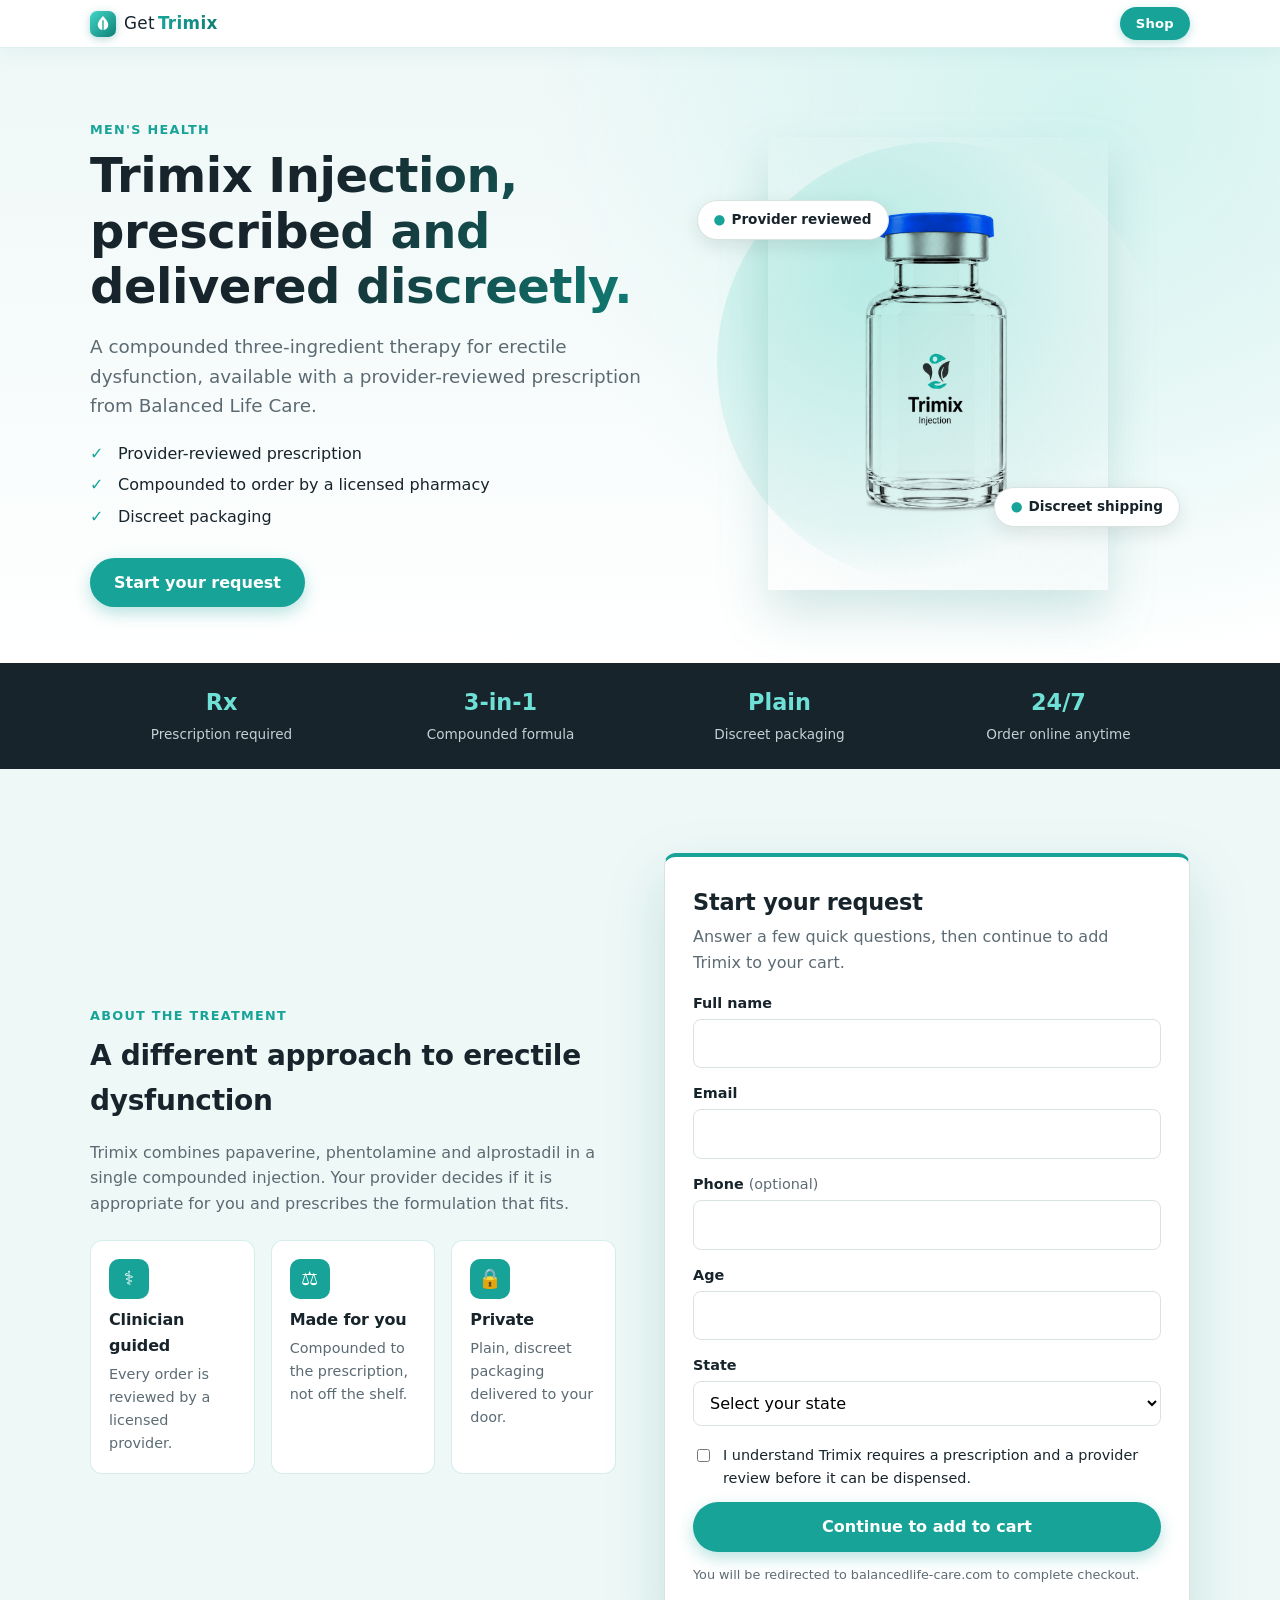
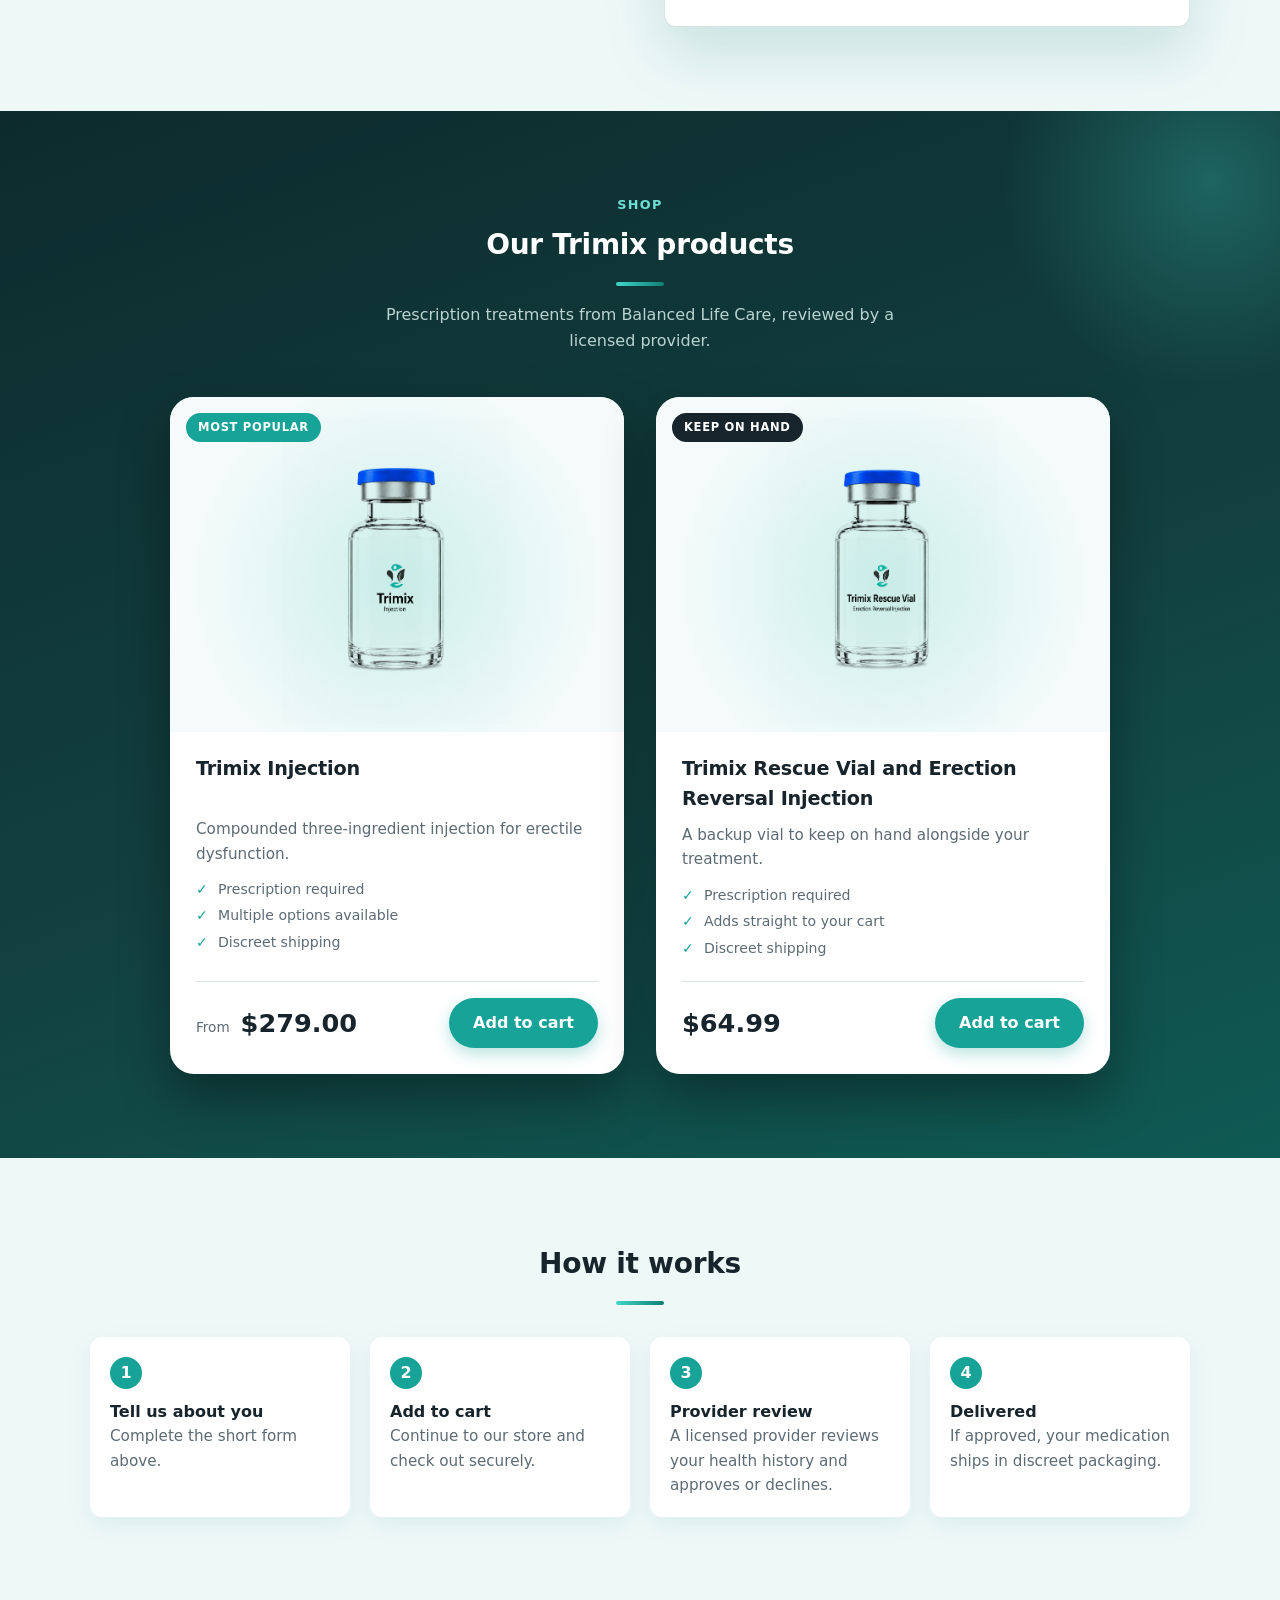
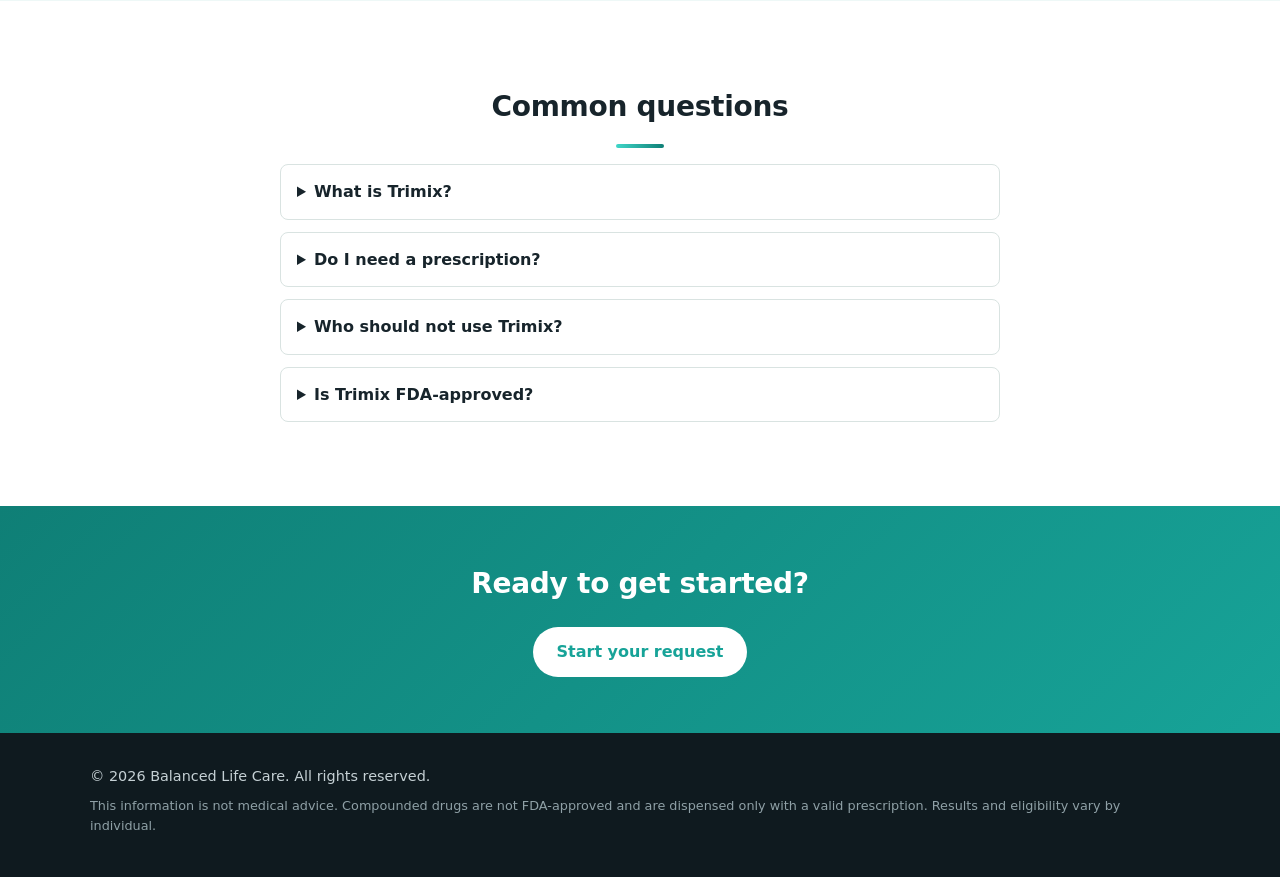
==== trimix.html @ f87e34ff "trimix microsite" ====
<!DOCTYPE html>
<html lang="en">
<head>
  <meta charset="UTF-8">
  <meta name="viewport" content="width=device-width, initial-scale=1">
  <title>Get Trimix | Trimix Injection</title>
  <meta name="description" content="Prescription Trimix injection from Balanced Life Care. Start your request online, then continue to checkout.">
  <link rel="stylesheet" href="assets/trimix/css/style.css">
</head>
<body>
  <header class="site-header">
    <div class="container header-inner">
      <a class="brand" href="trimix.html" aria-label="Get Trimix home">
        <svg class="brand-mark" viewBox="0 0 32 32" width="26" height="26" aria-hidden="true"><defs><linearGradient id="bg" x1="0" y1="0" x2="1" y2="1"><stop offset="0" stop-color="#3fd6c8"/><stop offset="1" stop-color="#0f7f76"/></linearGradient></defs><rect width="32" height="32" rx="9" fill="url(#bg)"/><path d="M16 6c4.5 5 6.5 8 6.5 11a6.5 6.5 0 0 1-13 0c0-3 2-6 6.5-11z" fill="#fff"/><path d="M16 12v11" stroke="#17a398" stroke-width="1.6" stroke-linecap="round"/></svg>
        <span class="brand-text">Get<b>Trimix</b></span>
      </a>
      <a class="btn btn-small btn-pill" href="#products">Shop</a>
    </div>
  </header>

  <main>
    <section class="hero">
      <div class="container hero-inner">
        <div class="hero-copy">
          <p class="eyebrow">Men's Health</p>
          <h1>Trimix Injection, prescribed and delivered discreetly.</h1>
          <p class="lead">A compounded three-ingredient therapy for erectile dysfunction, available with a provider-reviewed prescription from Balanced Life Care.</p>
          <ul class="checks">
            <li>Provider-reviewed prescription</li>
            <li>Compounded to order by a licensed pharmacy</li>
            <li>Discreet packaging</li>
          </ul>
          <a class="btn" href="#start">Start your request</a>
        </div>

        <div class="hero-media">
          <div class="hero-glow"></div>
          <img src="assets/trimix/img/trimix-injection.png" alt="Vial of Trimix Injection by Balanced Life Care" width="1086" height="1448" fetchpriority="high">
          <span class="badge badge-a">Provider reviewed</span>
          <span class="badge badge-b">Discreet shipping</span>
        </div>
      </div>
    </section>


    <section class="trust">
      <div class="container trust-inner">
        <div><strong>Rx</strong><span>Prescription required</span></div>
        <div><strong>3-in-1</strong><span>Compounded formula</span></div>
        <div><strong>Plain</strong><span>Discreet packaging</span></div>
        <div><strong>24/7</strong><span>Order online anytime</span></div>
      </div>
    </section>

    <section class="section alt">
      <div class="container about" id="about">
        <div>
          <p class="eyebrow">About the treatment</p>
          <h2>A different approach to erectile dysfunction</h2>
          <p class="muted">Trimix combines papaverine, phentolamine and alprostadil in a single compounded injection. Your provider decides if it is appropriate for you and prescribes the formulation that fits.</p>
          <div class="features">
            <div class="feature"><span class="icon">&#9877;</span><h3>Clinician guided</h3><p>Every order is reviewed by a licensed provider.</p></div>
            <div class="feature"><span class="icon">&#9878;</span><h3>Made for you</h3><p>Compounded to the prescription, not off the shelf.</p></div>
            <div class="feature"><span class="icon">&#128274;</span><h3>Private</h3><p>Plain, discreet packaging delivered to your door.</p></div>
          </div>
        </div>
        <form id="trimix-form" class="card form" novalidate>
          <h2 id="start">Start your request</h2>
          <p class="muted">Answer a few quick questions, then continue to add Trimix to your cart.</p>

          <label for="fullName">Full name</label>
          <input id="fullName" name="fullName" type="text" autocomplete="name" required>

          <label for="email">Email</label>
          <input id="email" name="email" type="email" autocomplete="email" required>

          <label for="phone">Phone <span class="optional">(optional)</span></label>
          <input id="phone" name="phone" type="tel" autocomplete="tel">

          <label for="age">Age</label>
          <input id="age" name="age" type="number" min="1" max="120" inputmode="numeric" required>

          <label for="state">State</label>
          <select id="state" name="state" required>
            <option value="">Select your state</option>
          </select>

          <label class="check">
            <input id="consent" name="consent" type="checkbox" required>
            <span>I understand Trimix requires a prescription and a provider review before it can be dispensed.</span>
          </label>

          <p id="form-error" class="error" role="alert" hidden></p>
          <button class="btn btn-block" type="submit">Continue to add to cart</button>
          <p class="fineprint">You will be redirected to balancedlife-care.com to complete checkout.</p>
        </form>
      </div>
    </section>

    <section class="section products" id="products">
      <div class="container">
        <p class="eyebrow center">Shop</p>
        <h2 class="center">Our Trimix products</h2>
        <p class="section-sub center">Prescription treatments from Balanced Life Care, reviewed by a licensed provider.</p>
        <div class="product-grid">
          <article class="product">
            <span class="tag">Most popular</span>
            <div class="product-img"><img src="assets/trimix/img/trimix-injection.png" alt="Trimix Injection vial" loading="lazy" width="1086" height="1448"></div>
            <div class="product-body">
              <h3>Trimix Injection</h3>
              <p>Compounded three-ingredient injection for erectile dysfunction.</p>
              <ul class="mini-list"><li>Prescription required</li><li>Multiple options available</li><li>Discreet shipping</li></ul>
              <div class="buy">
                <p class="price"><span>From</span> $279.00</p>
                <a class="btn" href="https://balancedlife-care.com/product/trimix-injection/">Add to cart</a>
              </div>
            </div>
          </article>
          <article class="product">
            <span class="tag tag-alt">Keep on hand</span>
            <div class="product-img"><img src="assets/trimix/img/trimix-rescue-vial.png" alt="Trimix Rescue Vial and Erection Reversal Injection vial" loading="lazy" width="1086" height="1448"></div>
            <div class="product-body">
              <h3>Trimix Rescue Vial and Erection Reversal Injection</h3>
              <p>A backup vial to keep on hand alongside your treatment.</p>
              <ul class="mini-list"><li>Prescription required</li><li>Adds straight to your cart</li><li>Discreet shipping</li></ul>
              <div class="buy">
                <p class="price">$64.99</p>
                <a class="btn" href="https://balancedlife-care.com/cart/?add-to-cart=5982">Add to cart</a>
              </div>
            </div>
          </article>
        </div>
      </div>
    </section>

    <section class="section alt">
      <div class="container">
        <h2 class="center">How it works</h2>
        <ol class="steps">
          <li><strong>Tell us about you</strong><span>Complete the short form above.</span></li>
          <li><strong>Add to cart</strong><span>Continue to our store and check out securely.</span></li>
          <li><strong>Provider review</strong><span>A licensed provider reviews your health history and approves or declines.</span></li>
          <li><strong>Delivered</strong><span>If approved, your medication ships in discreet packaging.</span></li>
        </ol>
      </div>
    </section>

    <section class="section">
      <div class="container narrow">
        <h2 class="center">Common questions</h2>
        <details><summary>What is Trimix?</summary><p>Trimix is a compounded injectable combining three medications (papaverine, phentolamine and alprostadil) used to treat erectile dysfunction.</p></details>
        <details><summary>Do I need a prescription?</summary><p>Yes. A licensed provider must review your information and approve treatment before anything is dispensed.</p></details>
        <details><summary>Who should not use Trimix?</summary><p>Trimix is not right for everyone. Your provider will review your history, current medications and conditions to determine whether it is safe for you.</p></details>
        <details><summary>Is Trimix FDA-approved?</summary><p>Compounded medications are not FDA-approved. They are prepared by a licensed pharmacy based on a prescription.</p></details>
      </div>
    </section>

    <section class="cta">
      <div class="container center">
        <h2>Ready to get started?</h2>
        <a class="btn btn-light" href="#start">Start your request</a>
      </div>
    </section>
  </main>

  <footer class="site-footer">
    <div class="container">
      <p>&copy; <span id="year"></span> Balanced Life Care. All rights reserved.</p>
      <p class="fineprint">This information is not medical advice. Compounded drugs are not FDA-approved and are dispensed only with a valid prescription. Results and eligibility vary by individual.</p>
    </div>
  </footer>

  <script src="assets/trimix/js/main.js"></script>
</body>
</html>
---- assets/trimix/css/style.css ----
:root {
  --ink: #17242b;
  --muted: #5c6b73;
  --brand: #1f6f6b;
  --brand-dark: #16524f;
  --bg: #ffffff;
  --alt: #f2f7f6;
  --line: #d9e3e1;
  --danger: #b3261e;
  --radius: 12px;
}

* { box-sizing: border-box; }
html { scroll-behavior: smooth; }
body {
  margin: 0;
  font-family: system-ui, -apple-system, "Segoe UI", Roboto, sans-serif;
  color: var(--ink);
  background: var(--bg);
  line-height: 1.6;
}
.container { width: min(1100px, 100% - 32px); margin-inline: auto; }
.narrow { width: min(720px, 100% - 32px); }
.center { text-align: center; }

.site-header { border-bottom: 1px solid var(--line); background: #fff; position: sticky; top: 0; z-index: 10; }
.header-inner { display: flex; align-items: center; justify-content: space-between; padding: 12px 0; }
.brand { font-weight: 700; color: var(--brand); text-decoration: none; font-size: 1.1rem; }

.btn {
  display: inline-block; border: 0; cursor: pointer; text-decoration: none;
  background: var(--brand); color: #fff; font: inherit; font-weight: 600;
  padding: 12px 24px; border-radius: 999px; transition: background .15s;
}
.btn:hover { background: var(--brand-dark); }
.btn-small { padding: 8px 18px; font-size: .9rem; }
.btn-block { width: 100%; margin-top: 8px; }
.btn-light { background: #fff; color: var(--brand); }
.btn-light:hover { background: var(--alt); }

.hero { background: linear-gradient(180deg, var(--alt), #fff); padding: 56px 0; }
.hero-inner { display: grid; gap: 40px; grid-template-columns: 1.1fr .9fr; align-items: start; }
.eyebrow { text-transform: uppercase; letter-spacing: .1em; font-size: .8rem; color: var(--brand); font-weight: 700; margin: 0 0 8px; }
h1 { font-size: clamp(2rem, 4.5vw, 3rem); line-height: 1.15; margin: 0 0 16px; }
h2 { font-size: 1.75rem; margin: 0 0 16px; }
.lead { font-size: 1.15rem; color: var(--muted); }
.checks { list-style: none; padding: 0; margin: 20px 0 28px; }
.checks li { padding-left: 28px; position: relative; margin-bottom: 6px; }
.checks li::before { content: "✓"; position: absolute; left: 0; color: var(--brand); font-weight: 700; }

.card { background: #fff; border: 1px solid var(--line); border-radius: var(--radius); padding: 28px; box-shadow: 0 8px 24px rgba(23, 36, 43, .08); }
.form h2 { font-size: 1.4rem; margin-bottom: 4px; scroll-margin-top: 100px; }
.muted { color: var(--muted); margin-top: 0; }
.form label { display: block; font-weight: 600; font-size: .9rem; margin: 14px 0 4px; }
.optional { font-weight: 400; color: var(--muted); }
.form input[type="text"], .form input[type="email"], .form input[type="tel"], .form input[type="number"], .form select {
  width: 100%; padding: 11px 12px; font: inherit; border: 1px solid var(--line); border-radius: 8px; background: #fff;
}
.form input:focus, .form select:focus { outline: 2px solid var(--brand); outline-offset: 1px; }
.form .invalid { border-color: var(--danger); }
.form label.check { display: flex; gap: 10px; align-items: flex-start; font-weight: 400; margin-top: 18px; }
.check input { margin-top: 5px; }
.error { color: var(--danger); font-size: .9rem; margin: 12px 0 0; }
.fineprint { font-size: .8rem; color: var(--muted); }

.section { padding: 64px 0; }
.section.alt { background: var(--alt); }
.steps { list-style: none; counter-reset: s; display: grid; grid-template-columns: repeat(4, 1fr); gap: 20px; padding: 0; margin: 32px 0 0; }
.steps li { counter-increment: s; background: #fff; border: 1px solid var(--line); border-radius: var(--radius); padding: 20px; }
.steps li::before { content: counter(s); display: grid; place-items: center; width: 32px; height: 32px; border-radius: 50%; background: var(--brand); color: #fff; font-weight: 700; margin-bottom: 10px; }
.steps strong, .steps span { display: block; }
.steps span { color: var(--muted); font-size: .95rem; }

details { background: #fff; border: 1px solid var(--line); border-radius: 8px; padding: 14px 16px; margin-top: 12px; }
summary { cursor: pointer; font-weight: 600; }
details p { margin: 10px 0 0; color: var(--muted); }

.cta { background: var(--brand); color: #fff; padding: 56px 0; }
.cta h2 { margin-bottom: 20px; }

.site-footer { padding: 32px 0; background: #0f1a1f; color: #c5d0d4; font-size: .9rem; }
.site-footer p { margin: 0 0 8px; }
.site-footer .fineprint { color: #8fa0a6; }

@media (max-width: 860px) {
  .hero-inner { grid-template-columns: 1fr; }
  .steps { grid-template-columns: 1fr 1fr; }
}
@media (max-width: 480px) {
  .steps { grid-template-columns: 1fr; }
}

/* --- Visual refresh --- */
:root { --brand: #17a398; --brand-dark: #0f7f76; --alt: #eef8f7; }
.btn { box-shadow: 0 6px 16px rgba(23, 163, 152, .3); }
.btn-light { box-shadow: none; }
.hero { padding: 72px 0 56px; overflow: hidden; }
.hero-inner { grid-template-columns: 1.05fr .95fr; align-items: center; }
.hero-media { position: relative; display: grid; place-items: center; }
.hero-glow { position: absolute; width: 88%; aspect-ratio: 1; border-radius: 50%; background: radial-gradient(circle at 35% 30%, #b8ece6, #e3f6f4 60%, transparent 72%); }
.hero-media img { position: relative; width: min(340px, 78%); height: auto; mix-blend-mode: multiply; filter: drop-shadow(0 24px 24px rgba(15, 127, 118, .18)); }
.badge { position: absolute; background: #fff; border: 1px solid var(--line); border-radius: 999px; padding: 8px 16px; font-size: .85rem; font-weight: 600; box-shadow: 0 6px 18px rgba(23, 36, 43, .1); }
.badge::before { content: "●"; color: var(--brand); margin-right: 6px; }
.badge-a { top: 14%; left: 2%; }
.badge-b { bottom: 14%; right: 2%; }

.trust { background: var(--ink); color: #fff; }
.trust-inner { display: grid; grid-template-columns: repeat(4, 1fr); gap: 16px; padding: 22px 0; text-align: center; }
.trust strong { display: block; font-size: 1.4rem; color: #6fe0d5; }
.trust span { font-size: .85rem; color: #c5d0d4; }

.about { display: grid; grid-template-columns: 1fr 1fr; gap: 48px; align-items: center; }
.about-img { background: linear-gradient(160deg, #e3f6f4, #fff); border-radius: 24px; padding: 24px; text-align: center; }
.about-img img { width: min(300px, 100%); height: auto; mix-blend-mode: multiply; }
.features { display: grid; grid-template-columns: repeat(3, 1fr); gap: 16px; margin-top: 24px; }
.feature { background: var(--alt); border-radius: var(--radius); padding: 18px; }
.feature h3 { margin: 8px 0 4px; font-size: 1rem; }
.feature p { margin: 0; font-size: .9rem; color: var(--muted); }
.icon { display: grid; place-items: center; width: 40px; height: 40px; border-radius: 10px; background: var(--brand); color: #fff; font-size: 1.2rem; }

.form-section { background: linear-gradient(180deg, #fff, var(--alt)); }
.form-section .form { max-width: 560px; margin-inline: auto; }
.card { box-shadow: 0 16px 40px rgba(15, 127, 118, .12); }

@media (max-width: 860px) {
  .hero { padding-top: 40px; }
  .about { grid-template-columns: 1fr; gap: 28px; }
  .features { grid-template-columns: 1fr; }
  .trust-inner { grid-template-columns: 1fr 1fr; }
  .hero-media { order: -1; }
}

/* --- Compact header --- */
.site-header { background: rgba(255, 255, 255, .82); backdrop-filter: blur(10px); -webkit-backdrop-filter: blur(10px); border-bottom: 1px solid rgba(23, 163, 152, .15); box-shadow: 0 4px 20px rgba(15, 127, 118, .06); }
.header-inner { padding: 7px 0; }
.brand { display: inline-flex; align-items: center; gap: 8px; }
.brand-mark { display: block; filter: drop-shadow(0 2px 4px rgba(15, 127, 118, .3)); }
.brand-text { font-size: 1.05rem; font-weight: 500; letter-spacing: .02em; color: var(--ink); line-height: 1; }
.brand-text b { margin-left: 3px; font-weight: 800; background: linear-gradient(90deg, #17a398, #0f7f76); -webkit-background-clip: text; background-clip: text; color: transparent; }
.btn-pill { padding: 6px 16px; font-size: .82rem; letter-spacing: .02em; box-shadow: 0 3px 10px rgba(23, 163, 152, .3); }

/* --- Products --- */
.product-grid { display: grid; grid-template-columns: repeat(2, 1fr); gap: 28px; margin-top: 32px; max-width: 860px; margin-inline: auto; }
.product { background: #fff; border: 1px solid var(--line); border-radius: 20px; overflow: hidden; display: flex; flex-direction: column; box-shadow: 0 10px 30px rgba(15, 127, 118, .08); transition: transform .2s, box-shadow .2s; }
.product:hover { transform: translateY(-4px); box-shadow: 0 16px 36px rgba(15, 127, 118, .16); }
.product-img { background: linear-gradient(160deg, #e3f6f4, #fff); padding: 8px 16px; text-align: center; }
.product-img img { width: min(240px, 80%); height: auto; mix-blend-mode: multiply; }
.product-body { padding: 20px 24px 24px; display: flex; flex-direction: column; flex: 1; }
.product-body h3 { margin: 0 0 8px; font-size: 1.15rem; }
.product-body p { margin: 0 0 12px; color: var(--muted); font-size: .95rem; }
.product-body .price { margin-top: auto; color: var(--ink); font-size: 1.5rem; font-weight: 800; }
.price span { font-size: .85rem; font-weight: 500; color: var(--muted); margin-right: 2px; }
@media (max-width: 700px) { .product-grid { grid-template-columns: 1fr; } }

/* --- Professional polish --- */
h1, h2, h3 { letter-spacing: -.01em; }
h2.center::after { content: ""; display: block; width: 48px; height: 4px; border-radius: 4px; margin: 14px auto 0; background: linear-gradient(90deg, #3fd6c8, var(--brand-dark)); }
.eyebrow.center { text-align: center; }
.section-sub { max-width: 560px; margin: 16px auto 0; color: var(--muted); }
.section { padding: 84px 0; }

.hero { background: radial-gradient(circle at 85% 10%, #d3f3ef 0, transparent 45%), linear-gradient(180deg, var(--alt), #fff); }
.hero h1 { background: linear-gradient(120deg, var(--ink) 40%, var(--brand-dark)); -webkit-background-clip: text; background-clip: text; color: transparent; }

.about .card { box-shadow: 0 24px 60px rgba(15, 127, 118, .18); border-top: 4px solid var(--brand); }
.feature { border: 1px solid rgba(23, 163, 152, .18); background: #fff; }

/* Products: dark showcase band */
.products { background: linear-gradient(160deg, #0d2b2d 0%, #12403f 55%, #0f5a54 100%); color: #fff; position: relative; overflow: hidden; }
.products::before { content: ""; position: absolute; top: -140px; right: -140px; width: 420px; height: 420px; border-radius: 50%; background: radial-gradient(circle, rgba(63, 214, 200, .28), transparent 70%); }
.products .container { position: relative; }
.products .eyebrow { color: #6fe0d5; }
.products .section-sub { color: #b9d3d0; }
.product-grid { max-width: 940px; gap: 32px; margin-top: 44px; }
.product { position: relative; border: 0; border-radius: 24px; box-shadow: 0 24px 50px rgba(0, 0, 0, .35); color: var(--ink); }
.product:hover { transform: translateY(-6px); box-shadow: 0 30px 60px rgba(0, 0, 0, .45); }
.tag { position: absolute; top: 16px; left: 16px; z-index: 1; background: var(--brand); color: #fff; font-size: .72rem; font-weight: 700; letter-spacing: .06em; text-transform: uppercase; padding: 5px 12px; border-radius: 999px; }
.tag-alt { background: var(--ink); }
.product-img { padding: 20px 16px 0; background: radial-gradient(circle at 50% 55%, #cdf1ed, #f4fbfa 70%); }
.product-img img { width: min(230px, 72%); }
.product-body { padding: 22px 26px 26px; }
.product-body h3 { font-size: 1.2rem; min-height: 2.9em; }
.mini-list { list-style: none; padding: 0; margin: 0 0 18px; font-size: .88rem; color: var(--muted); }
.mini-list li { padding-left: 22px; position: relative; margin-bottom: 4px; }
.mini-list li::before { content: "✓"; position: absolute; left: 0; color: var(--brand); font-weight: 700; }
.buy { display: flex; align-items: center; justify-content: space-between; gap: 12px; margin-top: auto; padding-top: 16px; border-top: 1px solid var(--line); }
.buy .price { margin: 0; font-size: 1.6rem; }
.buy .btn { white-space: nowrap; }

.steps li { border: 0; box-shadow: 0 8px 24px rgba(15, 127, 118, .08); }
details { transition: box-shadow .2s; }
details[open] { box-shadow: 0 8px 24px rgba(15, 127, 118, .1); border-color: var(--brand); }
.cta { background: linear-gradient(135deg, var(--brand-dark), var(--brand)); }

@media (max-width: 700px) {
  .section { padding: 60px 0; }
  .product-body h3 { min-height: 0; }
}
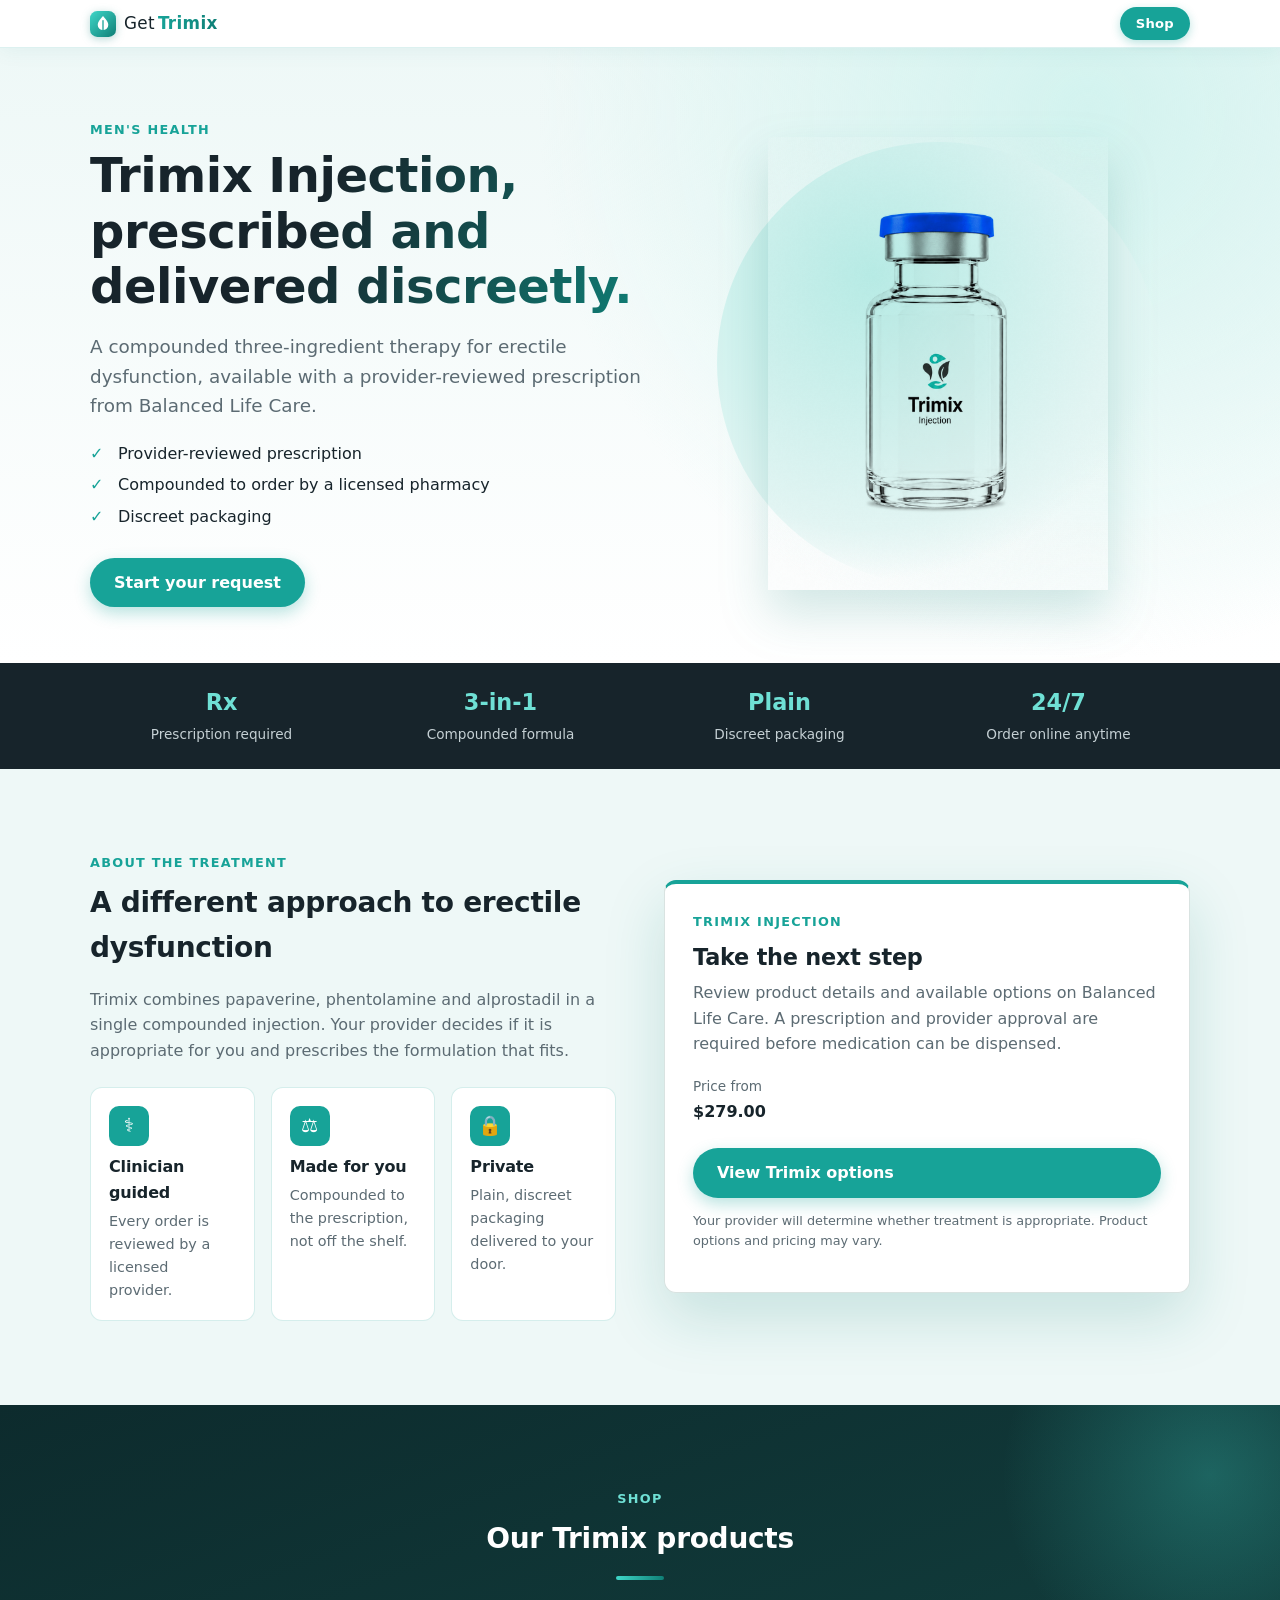
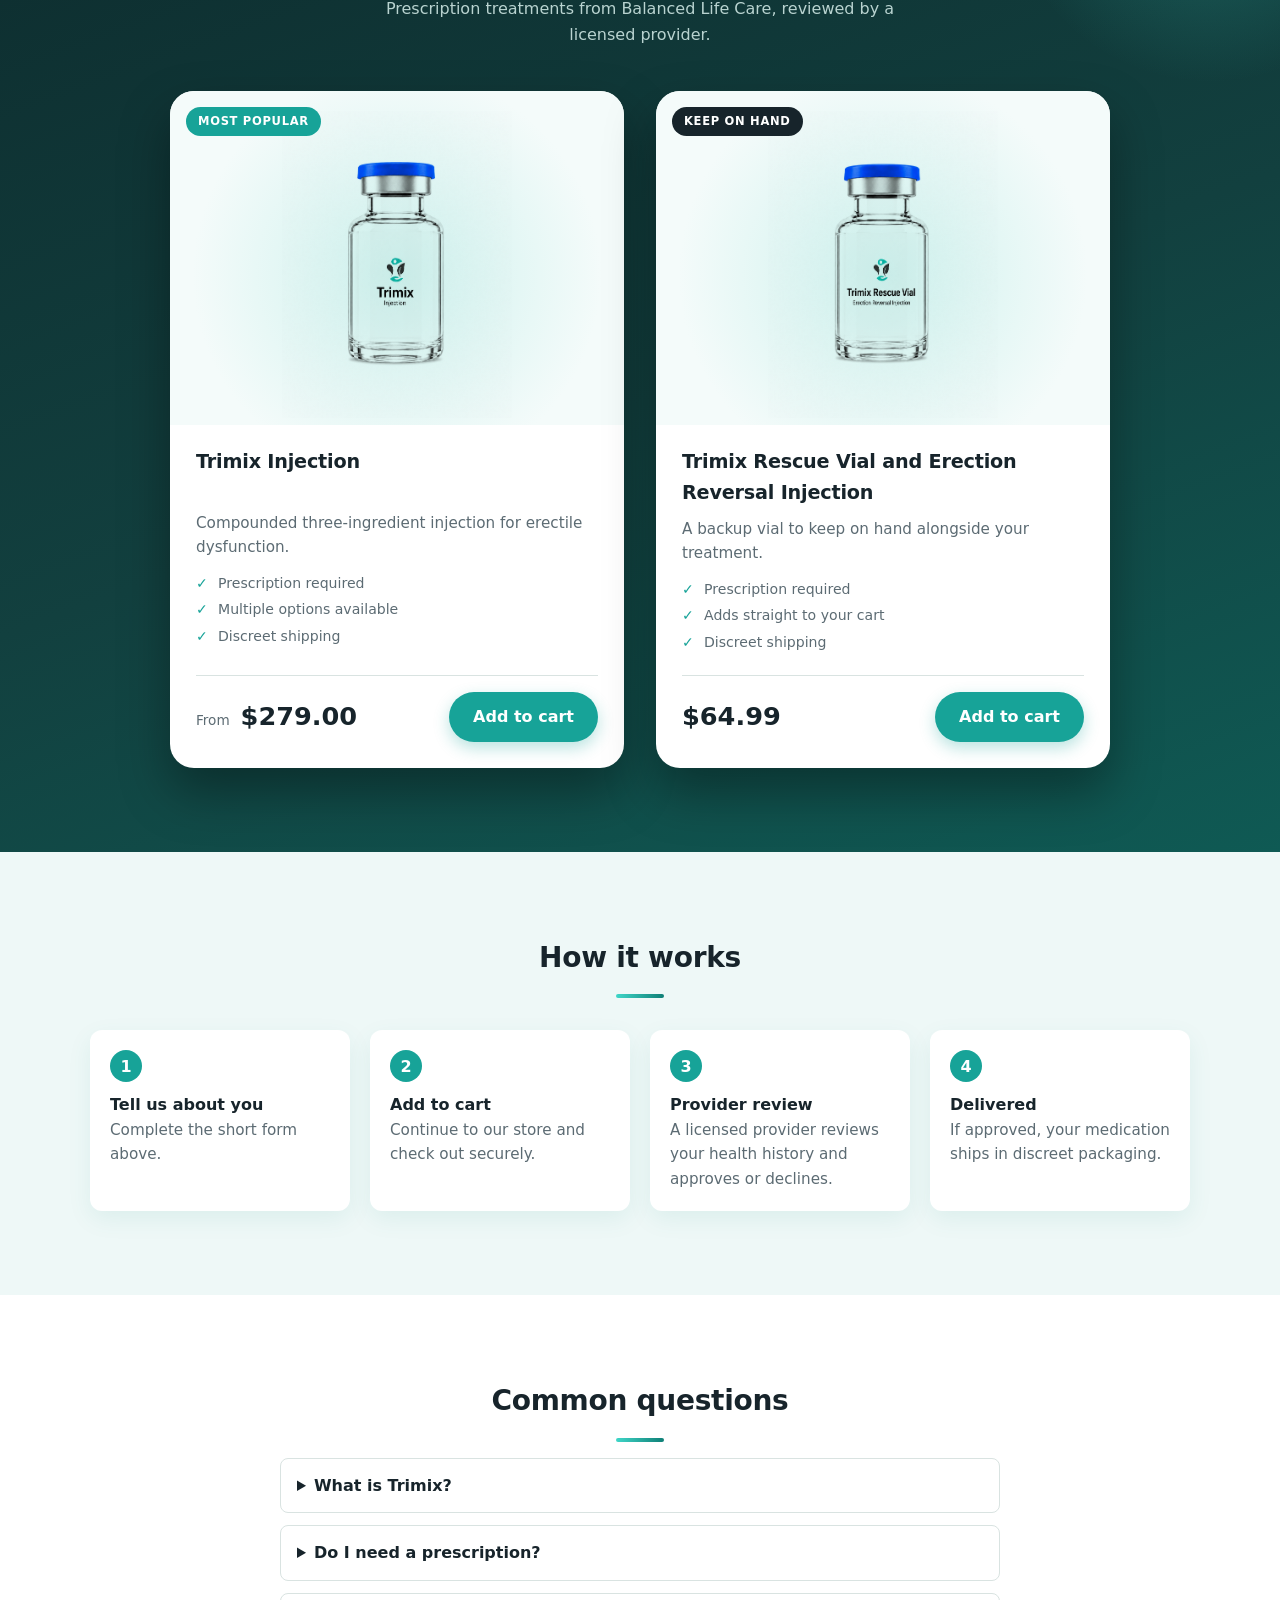
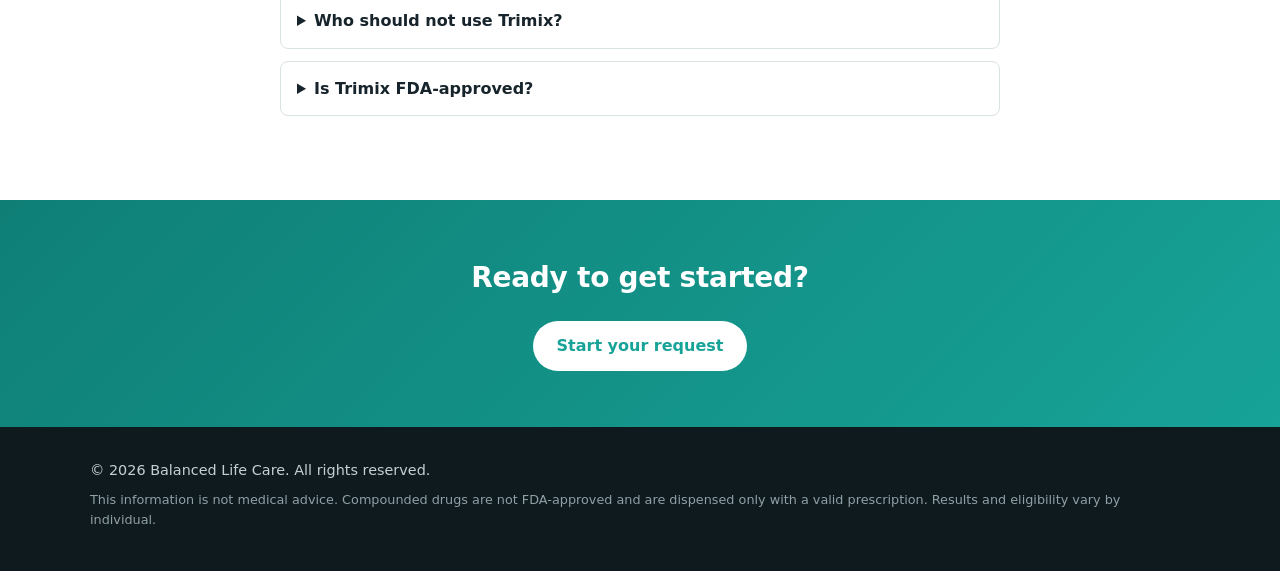
==== commit 19a7ee3d: "testosterone" ====
--- a/trimix.html
+++ b/trimix.html
@@ -36,8 +36,6 @@
         <div class="hero-media">
           <div class="hero-glow"></div>
           <img src="assets/trimix/img/trimix-injection.png" alt="Vial of Trimix Injection by Balanced Life Care" width="1086" height="1448" fetchpriority="high">
-          <span class="badge badge-a">Provider reviewed</span>
-          <span class="badge badge-b">Discreet shipping</span>
         </div>
       </div>
     </section>
@@ -52,7 +50,7 @@
       </div>
     </section>
 
-    <section class="section alt">
+    <section class="section alt" id="treatment">
       <div class="container about" id="about">
         <div>
           <p class="eyebrow">About the treatment</p>
@@ -64,36 +62,14 @@
             <div class="feature"><span class="icon">&#128274;</span><h3>Private</h3><p>Plain, discreet packaging delivered to your door.</p></div>
           </div>
         </div>
-        <form id="trimix-form" class="card form" novalidate>
-          <h2 id="start">Start your request</h2>
-          <p class="muted">Answer a few quick questions, then continue to add Trimix to your cart.</p>
-
-          <label for="fullName">Full name</label>
-          <input id="fullName" name="fullName" type="text" autocomplete="name" required>
-
-          <label for="email">Email</label>
-          <input id="email" name="email" type="email" autocomplete="email" required>
-
-          <label for="phone">Phone <span class="optional">(optional)</span></label>
-          <input id="phone" name="phone" type="tel" autocomplete="tel">
-
-          <label for="age">Age</label>
-          <input id="age" name="age" type="number" min="1" max="120" inputmode="numeric" required>
-
-          <label for="state">State</label>
-          <select id="state" name="state" required>
-            <option value="">Select your state</option>
-          </select>
-
-          <label class="check">
-            <input id="consent" name="consent" type="checkbox" required>
-            <span>I understand Trimix requires a prescription and a provider review before it can be dispensed.</span>
-          </label>
-
-          <p id="form-error" class="error" role="alert" hidden></p>
-          <button class="btn btn-block" type="submit">Continue to add to cart</button>
-          <p class="fineprint">You will be redirected to balancedlife-care.com to complete checkout.</p>
-        </form>
+        <article class="card form">
+          <p class="eyebrow">Trimix Injection</p>
+          <h2 id="start">Take the next step</h2>
+          <p class="muted">Review product details and available options on Balanced Life Care. A prescription and provider approval are required before medication can be dispensed.</p>
+          <p class="price"><span>Price from</span><br><strong>$279.00</strong></p>
+          <a class="btn btn-block" href="https://balancedlife-care.com/product/trimix-injection/">View Trimix options</a>
+          <p class="fineprint">Your provider will determine whether treatment is appropriate. Product options and pricing may vary.</p>
+        </article>
       </div>
     </section>
 
@@ -170,6 +146,6 @@
     </div>
   </footer>
 
-  <script src="assets/trimix/js/main.js"></script>
+  <script>document.getElementById('year').textContent = new Date().getFullYear();</script>
 </body>
 </html>
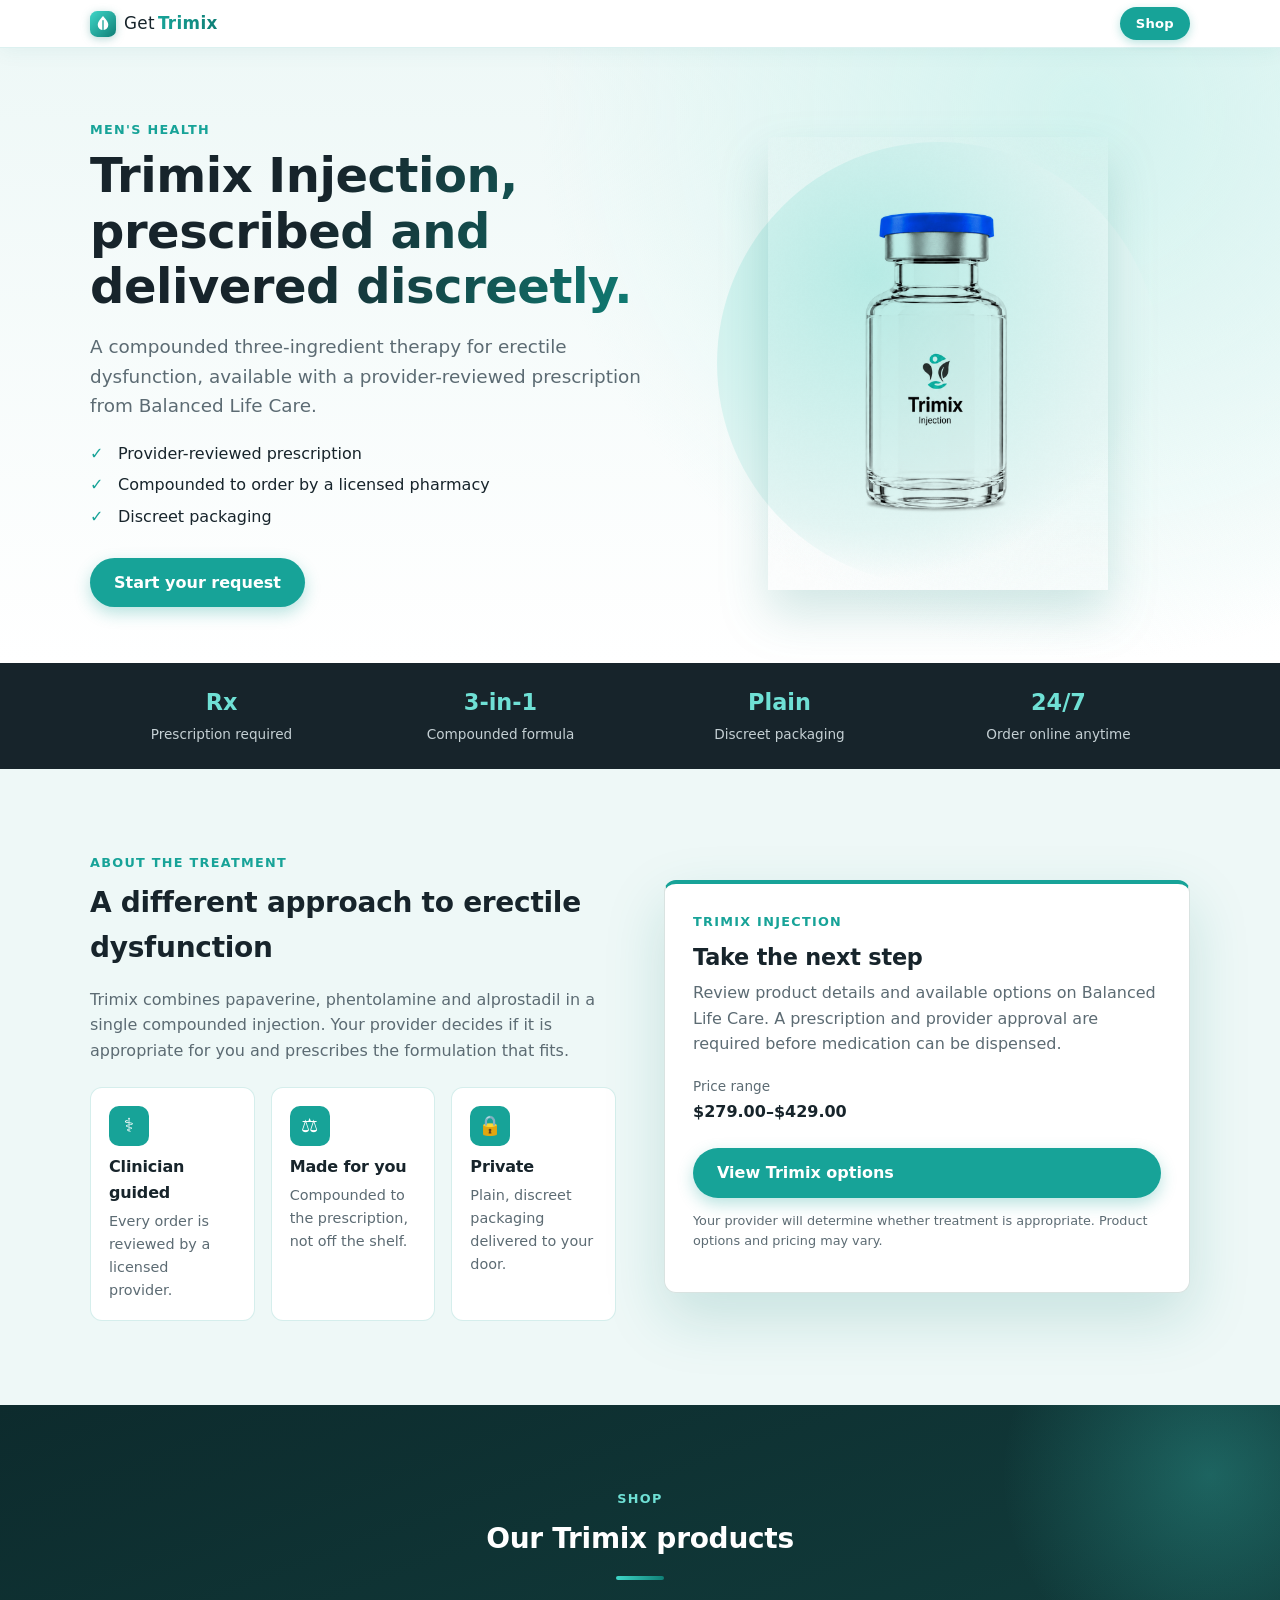
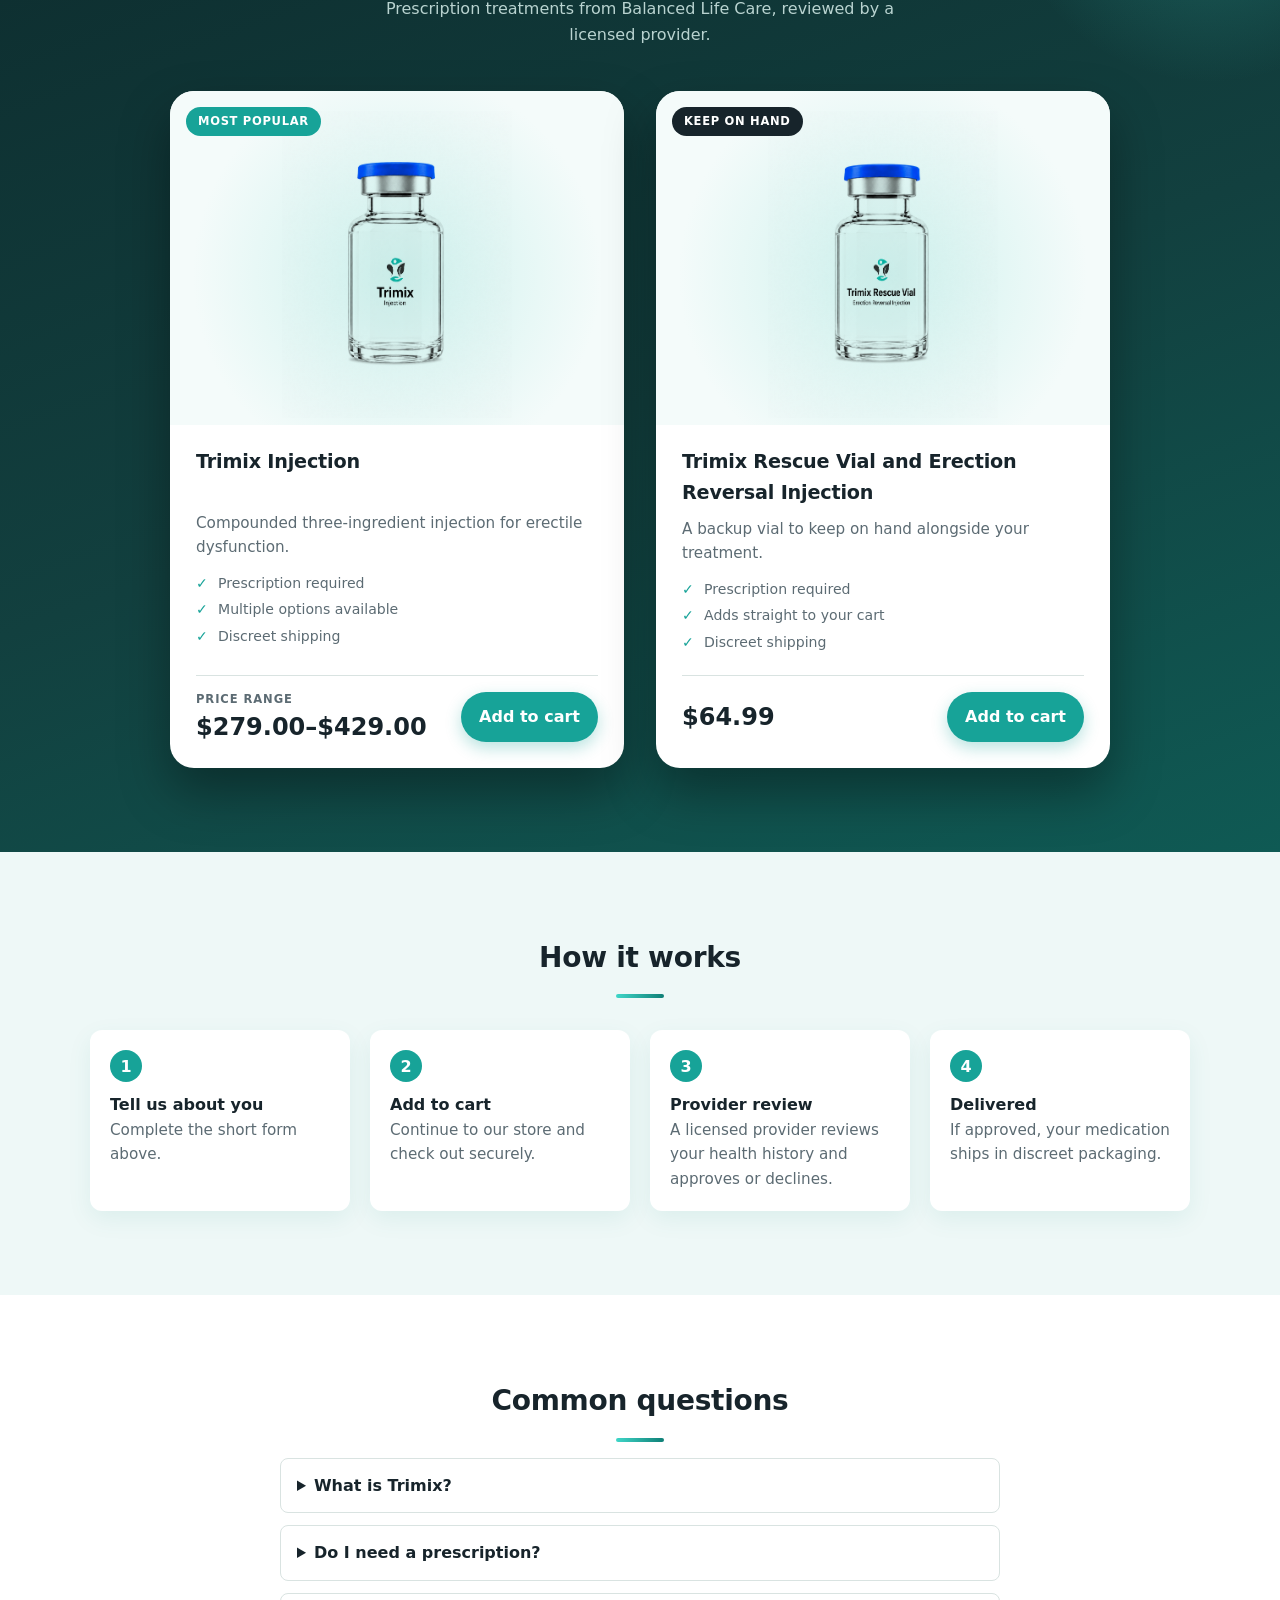
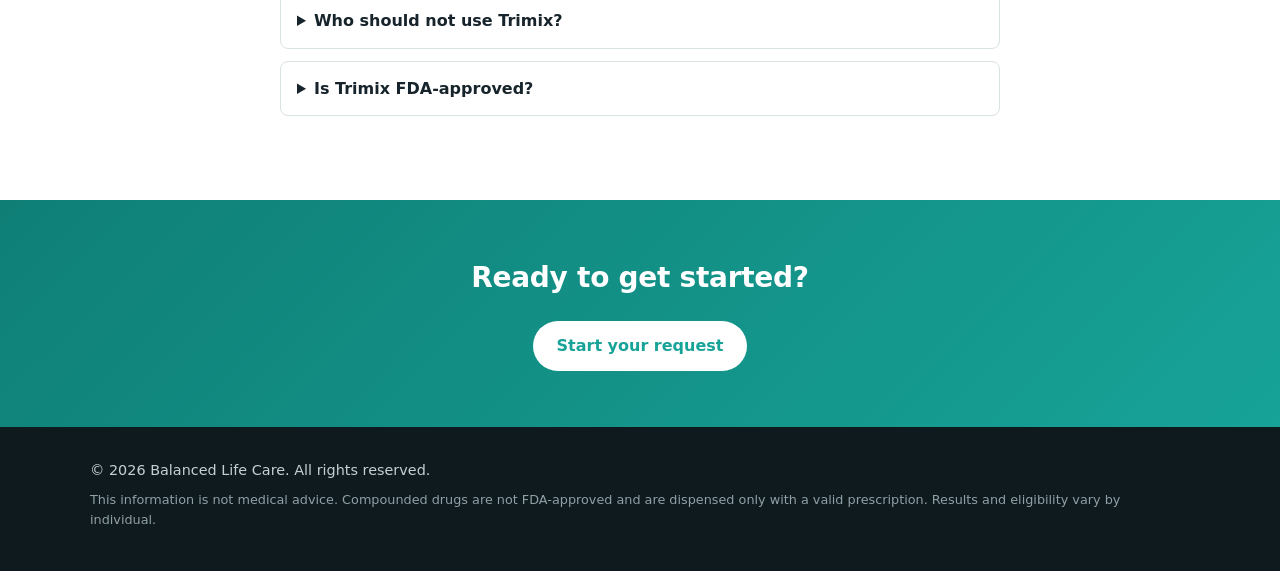
==== commit 639522d6: "testosterone" ====
--- a/trimix.html
+++ b/trimix.html
@@ -14,7 +14,7 @@
         <svg class="brand-mark" viewBox="0 0 32 32" width="26" height="26" aria-hidden="true"><defs><linearGradient id="bg" x1="0" y1="0" x2="1" y2="1"><stop offset="0" stop-color="#3fd6c8"/><stop offset="1" stop-color="#0f7f76"/></linearGradient></defs><rect width="32" height="32" rx="9" fill="url(#bg)"/><path d="M16 6c4.5 5 6.5 8 6.5 11a6.5 6.5 0 0 1-13 0c0-3 2-6 6.5-11z" fill="#fff"/><path d="M16 12v11" stroke="#17a398" stroke-width="1.6" stroke-linecap="round"/></svg>
         <span class="brand-text">Get<b>Trimix</b></span>
       </a>
-      <a class="btn btn-small btn-pill" href="#products">Shop</a>
+      <a class="btn btn-small btn-pill" href="https://balancedlife-care.com/product/trimix-injection/">Shop</a>
     </div>
   </header>
 
@@ -30,7 +30,7 @@
             <li>Compounded to order by a licensed pharmacy</li>
             <li>Discreet packaging</li>
           </ul>
-          <a class="btn" href="#start">Start your request</a>
+          <a class="btn" href="https://balancedlife-care.com/product/trimix-injection/">Start your request</a>
         </div>
 
         <div class="hero-media">
@@ -66,7 +66,7 @@
           <p class="eyebrow">Trimix Injection</p>
           <h2 id="start">Take the next step</h2>
           <p class="muted">Review product details and available options on Balanced Life Care. A prescription and provider approval are required before medication can be dispensed.</p>
-          <p class="price"><span>Price from</span><br><strong>$279.00</strong></p>
+          <p class="price"><span>Price range</span><br><strong>$279.00–$429.00</strong></p>
           <a class="btn btn-block" href="https://balancedlife-care.com/product/trimix-injection/">View Trimix options</a>
           <p class="fineprint">Your provider will determine whether treatment is appropriate. Product options and pricing may vary.</p>
         </article>
@@ -87,7 +87,7 @@
               <p>Compounded three-ingredient injection for erectile dysfunction.</p>
               <ul class="mini-list"><li>Prescription required</li><li>Multiple options available</li><li>Discreet shipping</li></ul>
               <div class="buy">
-                <p class="price"><span>From</span> $279.00</p>
+                <p class="price"><span>Price range</span> $279.00–$429.00</p>
                 <a class="btn" href="https://balancedlife-care.com/product/trimix-injection/">Add to cart</a>
               </div>
             </div>
@@ -101,7 +101,7 @@
               <ul class="mini-list"><li>Prescription required</li><li>Adds straight to your cart</li><li>Discreet shipping</li></ul>
               <div class="buy">
                 <p class="price">$64.99</p>
-                <a class="btn" href="https://balancedlife-care.com/cart/?add-to-cart=5982">Add to cart</a>
+                <a class="btn" href="https://balancedlife-care.com/product/trimix-injection/">Add to cart</a>
               </div>
             </div>
           </article>
@@ -134,7 +134,7 @@
     <section class="cta">
       <div class="container center">
         <h2>Ready to get started?</h2>
-        <a class="btn btn-light" href="#start">Start your request</a>
+        <a class="btn btn-light" href="https://balancedlife-care.com/product/trimix-injection/">Start your request</a>
       </div>
     </section>
   </main>
--- a/assets/trimix/css/style.css
+++ b/assets/trimix/css/style.css
@@ -184,8 +184,9 @@
 .mini-list li { padding-left: 22px; position: relative; margin-bottom: 4px; }
 .mini-list li::before { content: "✓"; position: absolute; left: 0; color: var(--brand); font-weight: 700; }
 .buy { display: flex; align-items: center; justify-content: space-between; gap: 12px; margin-top: auto; padding-top: 16px; border-top: 1px solid var(--line); }
-.buy .price { margin: 0; font-size: 1.6rem; }
-.buy .btn { white-space: nowrap; }
+.buy .price { flex: 1 1 auto; min-width: 0; margin: 0; font-size: clamp(1.2rem, 2vw, 1.5rem); line-height: 1.25; }
+.buy .price span { display: block; margin: 0 0 5px; font-size: .72rem; font-weight: 700; letter-spacing: .08em; text-transform: uppercase; }
+.buy .btn { flex: 0 0 auto; white-space: nowrap; padding-inline: 18px; }
 
 .steps li { border: 0; box-shadow: 0 8px 24px rgba(15, 127, 118, .08); }
 details { transition: box-shadow .2s; }
@@ -196,3 +197,8 @@
   .section { padding: 60px 0; }
   .product-body h3 { min-height: 0; }
 }
+@media (max-width: 480px) {
+  .buy { align-items: stretch; flex-direction: column; }
+  .buy .price { font-size: 1.4rem; }
+  .buy .btn { width: 100%; text-align: center; }
+}
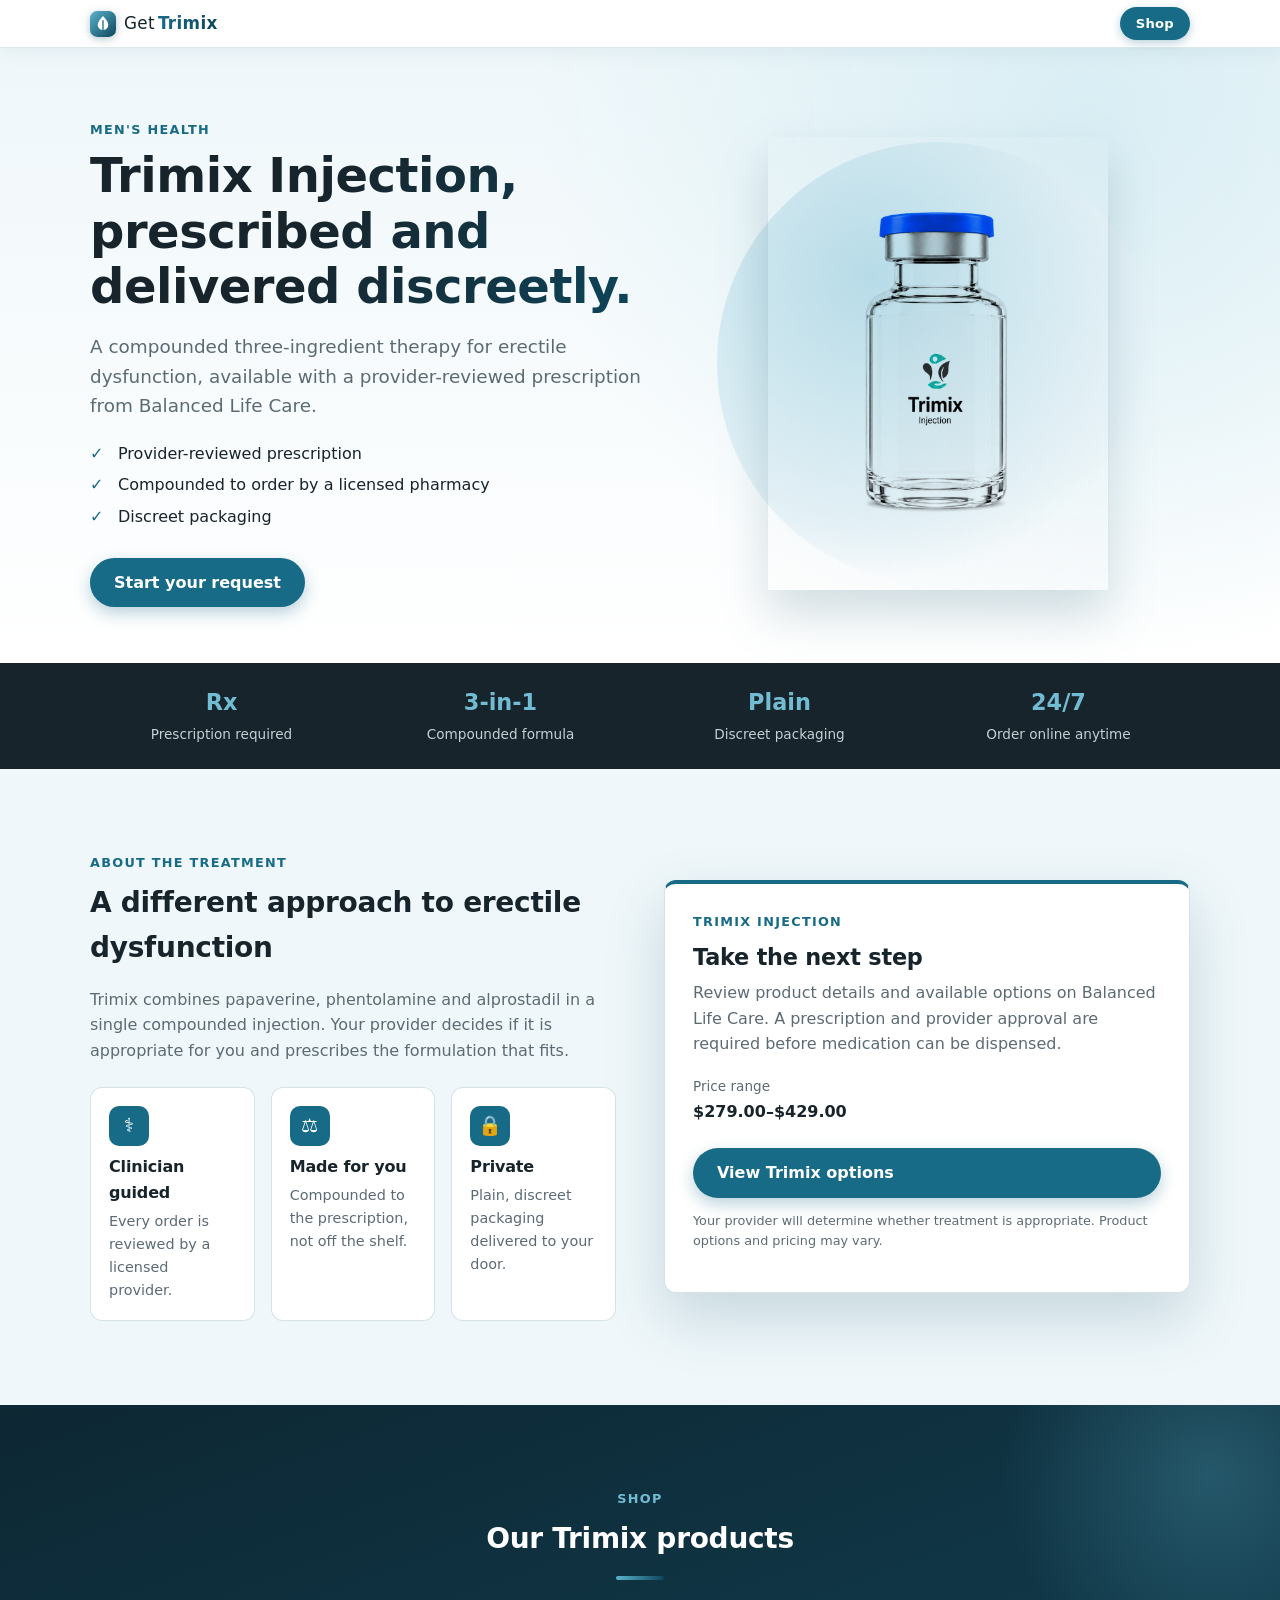
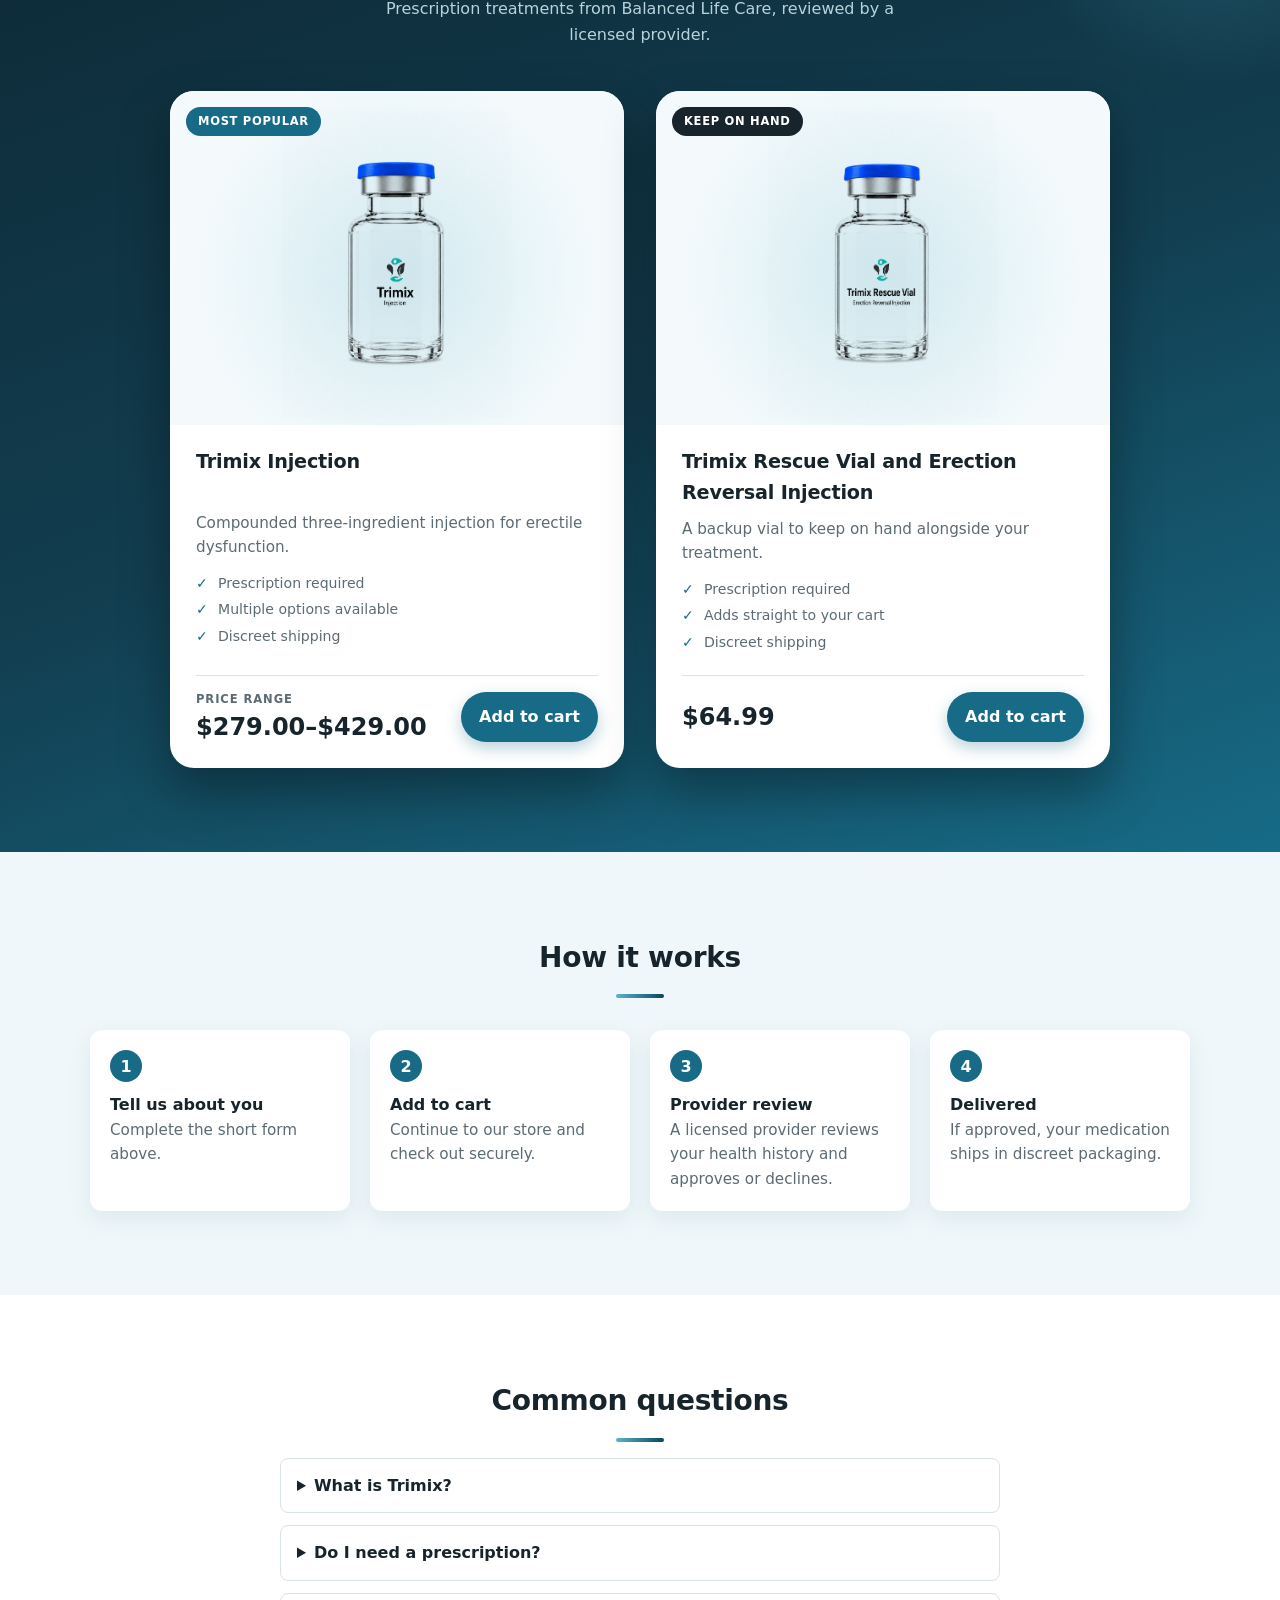
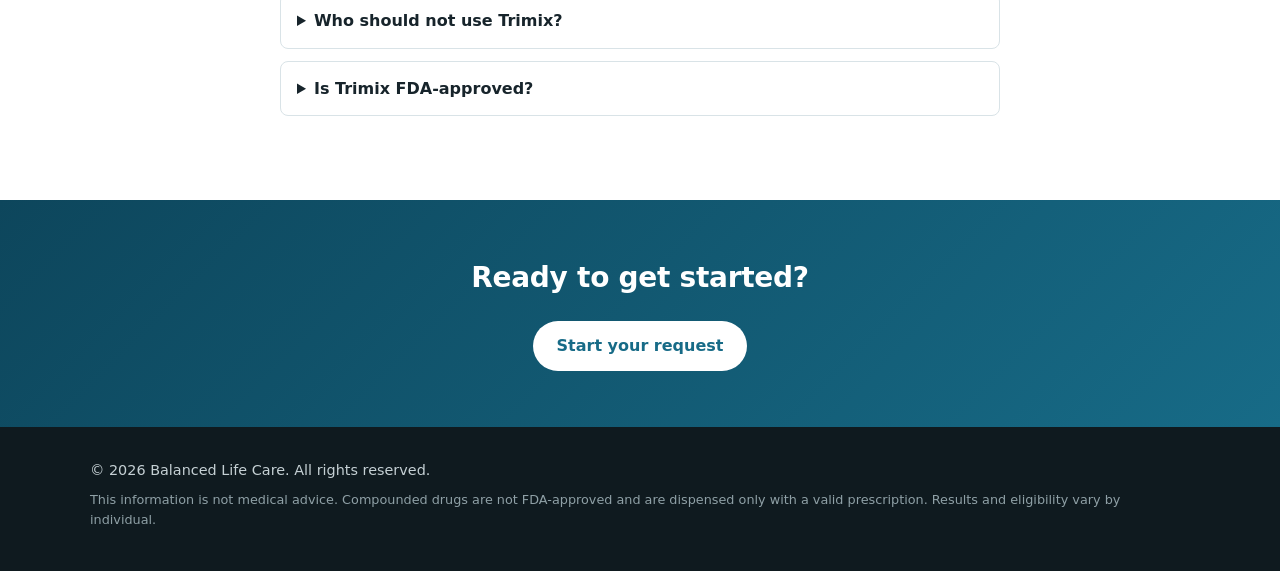
==== commit 0d6ec01a: "Updated Trimix design" ====
--- a/trimix.html
+++ b/trimix.html
@@ -11,7 +11,17 @@
   <header class="site-header">
     <div class="container header-inner">
       <a class="brand" href="trimix.html" aria-label="Get Trimix home">
-        <svg class="brand-mark" viewBox="0 0 32 32" width="26" height="26" aria-hidden="true"><defs><linearGradient id="bg" x1="0" y1="0" x2="1" y2="1"><stop offset="0" stop-color="#3fd6c8"/><stop offset="1" stop-color="#0f7f76"/></linearGradient></defs><rect width="32" height="32" rx="9" fill="url(#bg)"/><path d="M16 6c4.5 5 6.5 8 6.5 11a6.5 6.5 0 0 1-13 0c0-3 2-6 6.5-11z" fill="#fff"/><path d="M16 12v11" stroke="#17a398" stroke-width="1.6" stroke-linecap="round"/></svg>
+        <svg class="brand-mark" viewBox="0 0 32 32" width="26" height="26" aria-hidden="true">
+  <defs>
+    <linearGradient id="bg" x1="0" y1="0" x2="1" y2="1">
+      <stop offset="0" stop-color="#5BB2CC"/>
+      <stop offset="1" stop-color="#0D465C"/>
+    </linearGradient>
+  </defs>
+  <rect width="32" height="32" rx="9" fill="url(#bg)"/>
+  <path d="M16 6c4.5 5 6.5 8 6.5 11a6.5 6.5 0 0 1-13 0c0-3 2-6 6.5-11z" fill="#fff"/>
+  <path d="M16 12v11" stroke="#176B87" stroke-width="1.6" stroke-linecap="round"/>
+  </svg>
         <span class="brand-text">Get<b>Trimix</b></span>
       </a>
       <a class="btn btn-small btn-pill" href="https://balancedlife-care.com/product/trimix-injection/">Shop</a>
--- a/assets/trimix/css/style.css
+++ b/assets/trimix/css/style.css
@@ -1,17 +1,18 @@
 :root {
   --ink: #17242b;
   --muted: #5c6b73;
-  --brand: #1f6f6b;
-  --brand-dark: #16524f;
+  --brand: #176B87;
+  --brand-dark: #0D465C;
   --bg: #ffffff;
-  --alt: #f2f7f6;
-  --line: #d9e3e1;
+  --alt: #EFF7FA;
+  --line: #D9E3E7;
   --danger: #b3261e;
   --radius: 12px;
 }
 
 * { box-sizing: border-box; }
 html { scroll-behavior: smooth; }
+
 body {
   margin: 0;
   font-family: system-ui, -apple-system, "Segoe UI", Roboto, sans-serif;
@@ -19,186 +20,923 @@
   background: var(--bg);
   line-height: 1.6;
 }
-.container { width: min(1100px, 100% - 32px); margin-inline: auto; }
-.narrow { width: min(720px, 100% - 32px); }
-.center { text-align: center; }
-
-.site-header { border-bottom: 1px solid var(--line); background: #fff; position: sticky; top: 0; z-index: 10; }
-.header-inner { display: flex; align-items: center; justify-content: space-between; padding: 12px 0; }
-.brand { font-weight: 700; color: var(--brand); text-decoration: none; font-size: 1.1rem; }
+
+.container {
+  width: min(1100px, 100% - 32px);
+  margin-inline: auto;
+}
+
+.narrow {
+  width: min(720px, 100% - 32px);
+}
+
+.center {
+  text-align: center;
+}
+
+.site-header {
+  border-bottom: 1px solid var(--line);
+  background: #fff;
+  position: sticky;
+  top: 0;
+  z-index: 10;
+}
+
+.header-inner {
+  display: flex;
+  align-items: center;
+  justify-content: space-between;
+  padding: 12px 0;
+}
+
+.brand {
+  font-weight: 700;
+  color: var(--brand);
+  text-decoration: none;
+  font-size: 1.1rem;
+}
 
 .btn {
-  display: inline-block; border: 0; cursor: pointer; text-decoration: none;
-  background: var(--brand); color: #fff; font: inherit; font-weight: 600;
-  padding: 12px 24px; border-radius: 999px; transition: background .15s;
-}
-.btn:hover { background: var(--brand-dark); }
-.btn-small { padding: 8px 18px; font-size: .9rem; }
-.btn-block { width: 100%; margin-top: 8px; }
-.btn-light { background: #fff; color: var(--brand); }
-.btn-light:hover { background: var(--alt); }
-
-.hero { background: linear-gradient(180deg, var(--alt), #fff); padding: 56px 0; }
-.hero-inner { display: grid; gap: 40px; grid-template-columns: 1.1fr .9fr; align-items: start; }
-.eyebrow { text-transform: uppercase; letter-spacing: .1em; font-size: .8rem; color: var(--brand); font-weight: 700; margin: 0 0 8px; }
-h1 { font-size: clamp(2rem, 4.5vw, 3rem); line-height: 1.15; margin: 0 0 16px; }
-h2 { font-size: 1.75rem; margin: 0 0 16px; }
-.lead { font-size: 1.15rem; color: var(--muted); }
-.checks { list-style: none; padding: 0; margin: 20px 0 28px; }
-.checks li { padding-left: 28px; position: relative; margin-bottom: 6px; }
-.checks li::before { content: "✓"; position: absolute; left: 0; color: var(--brand); font-weight: 700; }
-
-.card { background: #fff; border: 1px solid var(--line); border-radius: var(--radius); padding: 28px; box-shadow: 0 8px 24px rgba(23, 36, 43, .08); }
-.form h2 { font-size: 1.4rem; margin-bottom: 4px; scroll-margin-top: 100px; }
-.muted { color: var(--muted); margin-top: 0; }
-.form label { display: block; font-weight: 600; font-size: .9rem; margin: 14px 0 4px; }
-.optional { font-weight: 400; color: var(--muted); }
-.form input[type="text"], .form input[type="email"], .form input[type="tel"], .form input[type="number"], .form select {
-  width: 100%; padding: 11px 12px; font: inherit; border: 1px solid var(--line); border-radius: 8px; background: #fff;
-}
-.form input:focus, .form select:focus { outline: 2px solid var(--brand); outline-offset: 1px; }
-.form .invalid { border-color: var(--danger); }
-.form label.check { display: flex; gap: 10px; align-items: flex-start; font-weight: 400; margin-top: 18px; }
-.check input { margin-top: 5px; }
-.error { color: var(--danger); font-size: .9rem; margin: 12px 0 0; }
-.fineprint { font-size: .8rem; color: var(--muted); }
-
-.section { padding: 64px 0; }
-.section.alt { background: var(--alt); }
-.steps { list-style: none; counter-reset: s; display: grid; grid-template-columns: repeat(4, 1fr); gap: 20px; padding: 0; margin: 32px 0 0; }
-.steps li { counter-increment: s; background: #fff; border: 1px solid var(--line); border-radius: var(--radius); padding: 20px; }
-.steps li::before { content: counter(s); display: grid; place-items: center; width: 32px; height: 32px; border-radius: 50%; background: var(--brand); color: #fff; font-weight: 700; margin-bottom: 10px; }
-.steps strong, .steps span { display: block; }
-.steps span { color: var(--muted); font-size: .95rem; }
-
-details { background: #fff; border: 1px solid var(--line); border-radius: 8px; padding: 14px 16px; margin-top: 12px; }
-summary { cursor: pointer; font-weight: 600; }
-details p { margin: 10px 0 0; color: var(--muted); }
-
-.cta { background: var(--brand); color: #fff; padding: 56px 0; }
-.cta h2 { margin-bottom: 20px; }
-
-.site-footer { padding: 32px 0; background: #0f1a1f; color: #c5d0d4; font-size: .9rem; }
-.site-footer p { margin: 0 0 8px; }
-.site-footer .fineprint { color: #8fa0a6; }
+  display: inline-block;
+  border: 0;
+  cursor: pointer;
+  text-decoration: none;
+  background: var(--brand);
+  color: #fff;
+  font: inherit;
+  font-weight: 600;
+  padding: 12px 24px;
+  border-radius: 999px;
+  transition: background .15s;
+}
+
+.btn:hover {
+  background: var(--brand-dark);
+}
+
+.btn-small {
+  padding: 8px 18px;
+  font-size: .9rem;
+}
+
+.btn-block {
+  width: 100%;
+  margin-top: 8px;
+}
+
+.btn-light {
+  background: #fff;
+  color: var(--brand);
+}
+
+.btn-light:hover {
+  background: var(--alt);
+}
+
+.hero {
+  background: linear-gradient(180deg, var(--alt), #fff);
+  padding: 56px 0;
+}
+
+.hero-inner {
+  display: grid;
+  gap: 40px;
+  grid-template-columns: 1.1fr .9fr;
+  align-items: start;
+}
+
+.eyebrow {
+  text-transform: uppercase;
+  letter-spacing: .1em;
+  font-size: .8rem;
+  color: var(--brand);
+  font-weight: 700;
+  margin: 0 0 8px;
+}
+
+h1 {
+  font-size: clamp(2rem, 4.5vw, 3rem);
+  line-height: 1.15;
+  margin: 0 0 16px;
+}
+
+h2 {
+  font-size: 1.75rem;
+  margin: 0 0 16px;
+}
+
+.lead {
+  font-size: 1.15rem;
+  color: var(--muted);
+}
+
+.checks {
+  list-style: none;
+  padding: 0;
+  margin: 20px 0 28px;
+}
+
+.checks li {
+  padding-left: 28px;
+  position: relative;
+  margin-bottom: 6px;
+}
+
+.checks li::before {
+  content: "✓";
+  position: absolute;
+  left: 0;
+  color: var(--brand);
+  font-weight: 700;
+}
+
+.card {
+  background: #fff;
+  border: 1px solid var(--line);
+  border-radius: var(--radius);
+  padding: 28px;
+  box-shadow: 0 8px 24px rgba(23, 36, 43, .08);
+}
+
+.form h2 {
+  font-size: 1.4rem;
+  margin-bottom: 4px;
+  scroll-margin-top: 100px;
+}
+
+.muted {
+  color: var(--muted);
+  margin-top: 0;
+}
+
+.form label {
+  display: block;
+  font-weight: 600;
+  font-size: .9rem;
+  margin: 14px 0 4px;
+}
+
+.optional {
+  font-weight: 400;
+  color: var(--muted);
+}
+
+.form input[type="text"],
+.form input[type="email"],
+.form input[type="tel"],
+.form input[type="number"],
+.form select {
+  width: 100%;
+  padding: 11px 12px;
+  font: inherit;
+  border: 1px solid var(--line);
+  border-radius: 8px;
+  background: #fff;
+}
+
+.form input:focus,
+.form select:focus {
+  outline: 2px solid var(--brand);
+  outline-offset: 1px;
+}
+
+.form .invalid {
+  border-color: var(--danger);
+}
+
+.form label.check {
+  display: flex;
+  gap: 10px;
+  align-items: flex-start;
+  font-weight: 400;
+  margin-top: 18px;
+}
+
+.check input {
+  margin-top: 5px;
+}
+
+.error {
+  color: var(--danger);
+  font-size: .9rem;
+  margin: 12px 0 0;
+}
+
+.fineprint {
+  font-size: .8rem;
+  color: var(--muted);
+}
+
+.section {
+  padding: 64px 0;
+}
+
+.section.alt {
+  background: var(--alt);
+}
+
+.steps {
+  list-style: none;
+  counter-reset: s;
+  display: grid;
+  grid-template-columns: repeat(4, 1fr);
+  gap: 20px;
+  padding: 0;
+  margin: 32px 0 0;
+}
+
+.steps li {
+  counter-increment: s;
+  background: #fff;
+  border: 1px solid var(--line);
+  border-radius: var(--radius);
+  padding: 20px;
+}
+
+.steps li::before {
+  content: counter(s);
+  display: grid;
+  place-items: center;
+  width: 32px;
+  height: 32px;
+  border-radius: 50%;
+  background: var(--brand);
+  color: #fff;
+  font-weight: 700;
+  margin-bottom: 10px;
+}
+
+.steps strong,
+.steps span {
+  display: block;
+}
+
+.steps span {
+  color: var(--muted);
+  font-size: .95rem;
+}
+
+details {
+  background: #fff;
+  border: 1px solid var(--line);
+  border-radius: 8px;
+  padding: 14px 16px;
+  margin-top: 12px;
+}
+
+summary {
+  cursor: pointer;
+  font-weight: 600;
+}
+
+details p {
+  margin: 10px 0 0;
+  color: var(--muted);
+}
+
+.cta {
+  background: var(--brand);
+  color: #fff;
+  padding: 56px 0;
+}
+
+.cta h2 {
+  margin-bottom: 20px;
+}
+
+.site-footer {
+  padding: 32px 0;
+  background: #0f1a1f;
+  color: #c5d0d4;
+  font-size: .9rem;
+}
+
+.site-footer p {
+  margin: 0 0 8px;
+}
+
+.site-footer .fineprint {
+  color: #8fa0a6;
+}
+
+
+/* --- Visual refresh --- */
+
+:root {
+  --brand: #176B87;
+  --brand-dark: #0D465C;
+  --alt: #EFF7FA;
+}
+
+.btn {
+  box-shadow: 0 6px 16px rgba(23, 107, 135, .3);
+}
+
+.btn-light {
+  box-shadow: none;
+}
+
+.hero {
+  padding: 72px 0 56px;
+  overflow: hidden;
+}
+
+.hero-inner {
+  grid-template-columns: 1.05fr .95fr;
+  align-items: center;
+}
+
+.hero-media {
+  position: relative;
+  display: grid;
+  place-items: center;
+}
+
+.hero-glow {
+  position: absolute;
+  width: 88%;
+  aspect-ratio: 1;
+  border-radius: 50%;
+  background: radial-gradient(
+    circle at 35% 30%,
+    #B8DDE9,
+    #E5F2F7 60%,
+    transparent 72%
+  );
+}
+
+.hero-media img {
+  position: relative;
+  width: min(340px, 78%);
+  height: auto;
+  mix-blend-mode: multiply;
+  filter: drop-shadow(
+    0 24px 24px rgba(13, 70, 92, .18)
+  );
+}
+
+.badge {
+  position: absolute;
+  background: #fff;
+  border: 1px solid var(--line);
+  border-radius: 999px;
+  padding: 8px 16px;
+  font-size: .85rem;
+  font-weight: 600;
+  box-shadow: 0 6px 18px rgba(23, 36, 43, .1);
+}
+
+.badge::before {
+  content: "●";
+  color: var(--brand);
+  margin-right: 6px;
+}
+
+.badge-a {
+  top: 14%;
+  left: 2%;
+}
+
+.badge-b {
+  bottom: 14%;
+  right: 2%;
+}
+
+.trust {
+  background: var(--ink);
+  color: #fff;
+}
+
+.trust-inner {
+  display: grid;
+  grid-template-columns: repeat(4, 1fr);
+  gap: 16px;
+  padding: 22px 0;
+  text-align: center;
+}
+
+.trust strong {
+  display: block;
+  font-size: 1.4rem;
+  color: #72BCD3;
+}
+
+.trust span {
+  font-size: .85rem;
+  color: #c5d0d4;
+}
+
+.about {
+  display: grid;
+  grid-template-columns: 1fr 1fr;
+  gap: 48px;
+  align-items: center;
+}
+
+.about-img {
+  background: linear-gradient(160deg, #E5F2F7, #fff);
+  border-radius: 24px;
+  padding: 24px;
+  text-align: center;
+}
+
+.about-img img {
+  width: min(300px, 100%);
+  height: auto;
+  mix-blend-mode: multiply;
+}
+
+.features {
+  display: grid;
+  grid-template-columns: repeat(3, 1fr);
+  gap: 16px;
+  margin-top: 24px;
+}
+
+.feature {
+  background: var(--alt);
+  border-radius: var(--radius);
+  padding: 18px;
+}
+
+.feature h3 {
+  margin: 8px 0 4px;
+  font-size: 1rem;
+}
+
+.feature p {
+  margin: 0;
+  font-size: .9rem;
+  color: var(--muted);
+}
+
+.icon {
+  display: grid;
+  place-items: center;
+  width: 40px;
+  height: 40px;
+  border-radius: 10px;
+  background: var(--brand);
+  color: #fff;
+  font-size: 1.2rem;
+}
+
+.form-section {
+  background: linear-gradient(180deg, #fff, var(--alt));
+}
+
+.form-section .form {
+  max-width: 560px;
+  margin-inline: auto;
+}
+
+.card {
+  box-shadow: 0 16px 40px rgba(13, 70, 92, .12);
+}
+
+
+/* --- Compact header --- */
+
+.site-header {
+  background: rgba(255, 255, 255, .82);
+  backdrop-filter: blur(10px);
+  -webkit-backdrop-filter: blur(10px);
+  border-bottom: 1px solid rgba(23, 107, 135, .15);
+  box-shadow: 0 4px 20px rgba(13, 70, 92, .06);
+}
+
+.header-inner {
+  padding: 7px 0;
+}
+
+.brand {
+  display: inline-flex;
+  align-items: center;
+  gap: 8px;
+}
+
+.brand-mark {
+  display: block;
+  filter: drop-shadow(
+    0 2px 4px rgba(13, 70, 92, .3)
+  );
+}
+
+.brand-text {
+  font-size: 1.05rem;
+  font-weight: 500;
+  letter-spacing: .02em;
+  color: var(--ink);
+  line-height: 1;
+}
+
+.brand-text b {
+  margin-left: 3px;
+  font-weight: 800;
+  background: linear-gradient(
+    90deg,
+    #176B87,
+    #0D465C
+  );
+  -webkit-background-clip: text;
+  background-clip: text;
+  color: transparent;
+}
+
+.btn-pill {
+  padding: 6px 16px;
+  font-size: .82rem;
+  letter-spacing: .02em;
+  box-shadow: 0 3px 10px rgba(23, 107, 135, .3);
+}
+
+
+/* --- Products --- */
+
+.product-grid {
+  display: grid;
+  grid-template-columns: repeat(2, 1fr);
+  gap: 28px;
+  margin-top: 32px;
+  max-width: 860px;
+  margin-inline: auto;
+}
+
+.product {
+  background: #fff;
+  border: 1px solid var(--line);
+  border-radius: 20px;
+  overflow: hidden;
+  display: flex;
+  flex-direction: column;
+  box-shadow: 0 10px 30px rgba(13, 70, 92, .08);
+  transition: transform .2s, box-shadow .2s;
+}
+
+.product:hover {
+  transform: translateY(-4px);
+  box-shadow: 0 16px 36px rgba(13, 70, 92, .16);
+}
+
+.product-img {
+  background: linear-gradient(160deg, #E5F2F7, #fff);
+  padding: 8px 16px;
+  text-align: center;
+}
+
+.product-img img {
+  width: min(240px, 80%);
+  height: auto;
+  mix-blend-mode: multiply;
+}
+
+.product-body {
+  padding: 20px 24px 24px;
+  display: flex;
+  flex-direction: column;
+  flex: 1;
+}
+
+.product-body h3 {
+  margin: 0 0 8px;
+  font-size: 1.15rem;
+}
+
+.product-body p {
+  margin: 0 0 12px;
+  color: var(--muted);
+  font-size: .95rem;
+}
+
+.product-body .price {
+  margin-top: auto;
+  color: var(--ink);
+  font-size: 1.5rem;
+  font-weight: 800;
+}
+
+.price span {
+  font-size: .85rem;
+  font-weight: 500;
+  color: var(--muted);
+  margin-right: 2px;
+}
+
+
+/* --- Professional polish --- */
+
+h1,
+h2,
+h3 {
+  letter-spacing: -.01em;
+}
+
+h2.center::after {
+  content: "";
+  display: block;
+  width: 48px;
+  height: 4px;
+  border-radius: 4px;
+  margin: 14px auto 0;
+  background: linear-gradient(
+    90deg,
+    #5BB2CC,
+    var(--brand-dark)
+  );
+}
+
+.eyebrow.center {
+  text-align: center;
+}
+
+.section-sub {
+  max-width: 560px;
+  margin: 16px auto 0;
+  color: var(--muted);
+}
+
+.section {
+  padding: 84px 0;
+}
+
+.hero {
+  background:
+    radial-gradient(
+      circle at 85% 10%,
+      #D9EEF4 0,
+      transparent 45%
+    ),
+    linear-gradient(
+      180deg,
+      var(--alt),
+      #fff
+    );
+}
+
+.hero h1 {
+  background: linear-gradient(
+    120deg,
+    var(--ink) 40%,
+    var(--brand-dark)
+  );
+  -webkit-background-clip: text;
+  background-clip: text;
+  color: transparent;
+}
+
+.about .card {
+  box-shadow: 0 24px 60px rgba(13, 70, 92, .18);
+  border-top: 4px solid var(--brand);
+}
+
+.feature {
+  border: 1px solid rgba(23, 107, 135, .18);
+  background: #fff;
+}
+
+
+/* Products: dark showcase band */
+
+.products {
+  background: linear-gradient(
+    160deg,
+    #0D2733 0%,
+    #123E50 55%,
+    #176B87 100%
+  );
+  color: #fff;
+  position: relative;
+  overflow: hidden;
+}
+
+.products::before {
+  content: "";
+  position: absolute;
+  top: -140px;
+  right: -140px;
+  width: 420px;
+  height: 420px;
+  border-radius: 50%;
+  background: radial-gradient(
+    circle,
+    rgba(91, 178, 204, .28),
+    transparent 70%
+  );
+}
+
+.products .container {
+  position: relative;
+}
+
+.products .eyebrow {
+  color: #72BCD3;
+}
+
+.products .section-sub {
+  color: #B9D3DD;
+}
+
+.product-grid {
+  max-width: 940px;
+  gap: 32px;
+  margin-top: 44px;
+}
+
+.product {
+  position: relative;
+  border: 0;
+  border-radius: 24px;
+  box-shadow: 0 24px 50px rgba(0, 0, 0, .35);
+  color: var(--ink);
+}
+
+.product:hover {
+  transform: translateY(-6px);
+  box-shadow: 0 30px 60px rgba(0, 0, 0, .45);
+}
+
+.tag {
+  position: absolute;
+  top: 16px;
+  left: 16px;
+  z-index: 1;
+  background: var(--brand);
+  color: #fff;
+  font-size: .72rem;
+  font-weight: 700;
+  letter-spacing: .06em;
+  text-transform: uppercase;
+  padding: 5px 12px;
+  border-radius: 999px;
+}
+
+.tag-alt {
+  background: var(--ink);
+}
+
+.product-img {
+  padding: 20px 16px 0;
+  background: radial-gradient(
+    circle at 50% 55%,
+    #D3EBF2,
+    #F4FAFC 70%
+  );
+}
+
+.product-img img {
+  width: min(230px, 72%);
+}
+
+.product-body {
+  padding: 22px 26px 26px;
+}
+
+.product-body h3 {
+  font-size: 1.2rem;
+  min-height: 2.9em;
+}
+
+.mini-list {
+  list-style: none;
+  padding: 0;
+  margin: 0 0 18px;
+  font-size: .88rem;
+  color: var(--muted);
+}
+
+.mini-list li {
+  padding-left: 22px;
+  position: relative;
+  margin-bottom: 4px;
+}
+
+.mini-list li::before {
+  content: "✓";
+  position: absolute;
+  left: 0;
+  color: var(--brand);
+  font-weight: 700;
+}
+
+.buy {
+  display: flex;
+  align-items: center;
+  justify-content: space-between;
+  gap: 12px;
+  margin-top: auto;
+  padding-top: 16px;
+  border-top: 1px solid var(--line);
+}
+
+.buy .price {
+  flex: 1 1 auto;
+  min-width: 0;
+  margin: 0;
+  font-size: clamp(1.2rem, 2vw, 1.5rem);
+  line-height: 1.25;
+}
+
+.buy .price span {
+  display: block;
+  margin: 0 0 5px;
+  font-size: .72rem;
+  font-weight: 700;
+  letter-spacing: .08em;
+  text-transform: uppercase;
+}
+
+.buy .btn {
+  flex: 0 0 auto;
+  white-space: nowrap;
+  padding-inline: 18px;
+}
+
+.steps li {
+  border: 0;
+  box-shadow: 0 8px 24px rgba(13, 70, 92, .08);
+}
+
+details {
+  transition: box-shadow .2s;
+}
+
+details[open] {
+  box-shadow: 0 8px 24px rgba(13, 70, 92, .1);
+  border-color: var(--brand);
+}
+
+.cta {
+  background: linear-gradient(
+    135deg,
+    var(--brand-dark),
+    var(--brand)
+  );
+}
+
+
+/* --- Responsive --- */
 
 @media (max-width: 860px) {
-  .hero-inner { grid-template-columns: 1fr; }
-  .steps { grid-template-columns: 1fr 1fr; }
-}
+  .hero-inner {
+    grid-template-columns: 1fr;
+  }
+
+  .steps {
+    grid-template-columns: 1fr 1fr;
+  }
+
+  .hero {
+    padding-top: 40px;
+  }
+
+  .about {
+    grid-template-columns: 1fr;
+    gap: 28px;
+  }
+
+  .features {
+    grid-template-columns: 1fr;
+  }
+
+  .trust-inner {
+    grid-template-columns: 1fr 1fr;
+  }
+
+  .hero-media {
+    order: -1;
+  }
+}
+
+@media (max-width: 700px) {
+  .product-grid {
+    grid-template-columns: 1fr;
+  }
+
+  .section {
+    padding: 60px 0;
+  }
+
+  .product-body h3 {
+    min-height: 0;
+  }
+}
+
 @media (max-width: 480px) {
-  .steps { grid-template-columns: 1fr; }
-}
-
-/* --- Visual refresh --- */
-:root { --brand: #17a398; --brand-dark: #0f7f76; --alt: #eef8f7; }
-.btn { box-shadow: 0 6px 16px rgba(23, 163, 152, .3); }
-.btn-light { box-shadow: none; }
-.hero { padding: 72px 0 56px; overflow: hidden; }
-.hero-inner { grid-template-columns: 1.05fr .95fr; align-items: center; }
-.hero-media { position: relative; display: grid; place-items: center; }
-.hero-glow { position: absolute; width: 88%; aspect-ratio: 1; border-radius: 50%; background: radial-gradient(circle at 35% 30%, #b8ece6, #e3f6f4 60%, transparent 72%); }
-.hero-media img { position: relative; width: min(340px, 78%); height: auto; mix-blend-mode: multiply; filter: drop-shadow(0 24px 24px rgba(15, 127, 118, .18)); }
-.badge { position: absolute; background: #fff; border: 1px solid var(--line); border-radius: 999px; padding: 8px 16px; font-size: .85rem; font-weight: 600; box-shadow: 0 6px 18px rgba(23, 36, 43, .1); }
-.badge::before { content: "●"; color: var(--brand); margin-right: 6px; }
-.badge-a { top: 14%; left: 2%; }
-.badge-b { bottom: 14%; right: 2%; }
-
-.trust { background: var(--ink); color: #fff; }
-.trust-inner { display: grid; grid-template-columns: repeat(4, 1fr); gap: 16px; padding: 22px 0; text-align: center; }
-.trust strong { display: block; font-size: 1.4rem; color: #6fe0d5; }
-.trust span { font-size: .85rem; color: #c5d0d4; }
-
-.about { display: grid; grid-template-columns: 1fr 1fr; gap: 48px; align-items: center; }
-.about-img { background: linear-gradient(160deg, #e3f6f4, #fff); border-radius: 24px; padding: 24px; text-align: center; }
-.about-img img { width: min(300px, 100%); height: auto; mix-blend-mode: multiply; }
-.features { display: grid; grid-template-columns: repeat(3, 1fr); gap: 16px; margin-top: 24px; }
-.feature { background: var(--alt); border-radius: var(--radius); padding: 18px; }
-.feature h3 { margin: 8px 0 4px; font-size: 1rem; }
-.feature p { margin: 0; font-size: .9rem; color: var(--muted); }
-.icon { display: grid; place-items: center; width: 40px; height: 40px; border-radius: 10px; background: var(--brand); color: #fff; font-size: 1.2rem; }
-
-.form-section { background: linear-gradient(180deg, #fff, var(--alt)); }
-.form-section .form { max-width: 560px; margin-inline: auto; }
-.card { box-shadow: 0 16px 40px rgba(15, 127, 118, .12); }
-
-@media (max-width: 860px) {
-  .hero { padding-top: 40px; }
-  .about { grid-template-columns: 1fr; gap: 28px; }
-  .features { grid-template-columns: 1fr; }
-  .trust-inner { grid-template-columns: 1fr 1fr; }
-  .hero-media { order: -1; }
-}
-
-/* --- Compact header --- */
-.site-header { background: rgba(255, 255, 255, .82); backdrop-filter: blur(10px); -webkit-backdrop-filter: blur(10px); border-bottom: 1px solid rgba(23, 163, 152, .15); box-shadow: 0 4px 20px rgba(15, 127, 118, .06); }
-.header-inner { padding: 7px 0; }
-.brand { display: inline-flex; align-items: center; gap: 8px; }
-.brand-mark { display: block; filter: drop-shadow(0 2px 4px rgba(15, 127, 118, .3)); }
-.brand-text { font-size: 1.05rem; font-weight: 500; letter-spacing: .02em; color: var(--ink); line-height: 1; }
-.brand-text b { margin-left: 3px; font-weight: 800; background: linear-gradient(90deg, #17a398, #0f7f76); -webkit-background-clip: text; background-clip: text; color: transparent; }
-.btn-pill { padding: 6px 16px; font-size: .82rem; letter-spacing: .02em; box-shadow: 0 3px 10px rgba(23, 163, 152, .3); }
-
-/* --- Products --- */
-.product-grid { display: grid; grid-template-columns: repeat(2, 1fr); gap: 28px; margin-top: 32px; max-width: 860px; margin-inline: auto; }
-.product { background: #fff; border: 1px solid var(--line); border-radius: 20px; overflow: hidden; display: flex; flex-direction: column; box-shadow: 0 10px 30px rgba(15, 127, 118, .08); transition: transform .2s, box-shadow .2s; }
-.product:hover { transform: translateY(-4px); box-shadow: 0 16px 36px rgba(15, 127, 118, .16); }
-.product-img { background: linear-gradient(160deg, #e3f6f4, #fff); padding: 8px 16px; text-align: center; }
-.product-img img { width: min(240px, 80%); height: auto; mix-blend-mode: multiply; }
-.product-body { padding: 20px 24px 24px; display: flex; flex-direction: column; flex: 1; }
-.product-body h3 { margin: 0 0 8px; font-size: 1.15rem; }
-.product-body p { margin: 0 0 12px; color: var(--muted); font-size: .95rem; }
-.product-body .price { margin-top: auto; color: var(--ink); font-size: 1.5rem; font-weight: 800; }
-.price span { font-size: .85rem; font-weight: 500; color: var(--muted); margin-right: 2px; }
-@media (max-width: 700px) { .product-grid { grid-template-columns: 1fr; } }
-
-/* --- Professional polish --- */
-h1, h2, h3 { letter-spacing: -.01em; }
-h2.center::after { content: ""; display: block; width: 48px; height: 4px; border-radius: 4px; margin: 14px auto 0; background: linear-gradient(90deg, #3fd6c8, var(--brand-dark)); }
-.eyebrow.center { text-align: center; }
-.section-sub { max-width: 560px; margin: 16px auto 0; color: var(--muted); }
-.section { padding: 84px 0; }
-
-.hero { background: radial-gradient(circle at 85% 10%, #d3f3ef 0, transparent 45%), linear-gradient(180deg, var(--alt), #fff); }
-.hero h1 { background: linear-gradient(120deg, var(--ink) 40%, var(--brand-dark)); -webkit-background-clip: text; background-clip: text; color: transparent; }
-
-.about .card { box-shadow: 0 24px 60px rgba(15, 127, 118, .18); border-top: 4px solid var(--brand); }
-.feature { border: 1px solid rgba(23, 163, 152, .18); background: #fff; }
-
-/* Products: dark showcase band */
-.products { background: linear-gradient(160deg, #0d2b2d 0%, #12403f 55%, #0f5a54 100%); color: #fff; position: relative; overflow: hidden; }
-.products::before { content: ""; position: absolute; top: -140px; right: -140px; width: 420px; height: 420px; border-radius: 50%; background: radial-gradient(circle, rgba(63, 214, 200, .28), transparent 70%); }
-.products .container { position: relative; }
-.products .eyebrow { color: #6fe0d5; }
-.products .section-sub { color: #b9d3d0; }
-.product-grid { max-width: 940px; gap: 32px; margin-top: 44px; }
-.product { position: relative; border: 0; border-radius: 24px; box-shadow: 0 24px 50px rgba(0, 0, 0, .35); color: var(--ink); }
-.product:hover { transform: translateY(-6px); box-shadow: 0 30px 60px rgba(0, 0, 0, .45); }
-.tag { position: absolute; top: 16px; left: 16px; z-index: 1; background: var(--brand); color: #fff; font-size: .72rem; font-weight: 700; letter-spacing: .06em; text-transform: uppercase; padding: 5px 12px; border-radius: 999px; }
-.tag-alt { background: var(--ink); }
-.product-img { padding: 20px 16px 0; background: radial-gradient(circle at 50% 55%, #cdf1ed, #f4fbfa 70%); }
-.product-img img { width: min(230px, 72%); }
-.product-body { padding: 22px 26px 26px; }
-.product-body h3 { font-size: 1.2rem; min-height: 2.9em; }
-.mini-list { list-style: none; padding: 0; margin: 0 0 18px; font-size: .88rem; color: var(--muted); }
-.mini-list li { padding-left: 22px; position: relative; margin-bottom: 4px; }
-.mini-list li::before { content: "✓"; position: absolute; left: 0; color: var(--brand); font-weight: 700; }
-.buy { display: flex; align-items: center; justify-content: space-between; gap: 12px; margin-top: auto; padding-top: 16px; border-top: 1px solid var(--line); }
-.buy .price { flex: 1 1 auto; min-width: 0; margin: 0; font-size: clamp(1.2rem, 2vw, 1.5rem); line-height: 1.25; }
-.buy .price span { display: block; margin: 0 0 5px; font-size: .72rem; font-weight: 700; letter-spacing: .08em; text-transform: uppercase; }
-.buy .btn { flex: 0 0 auto; white-space: nowrap; padding-inline: 18px; }
-
-.steps li { border: 0; box-shadow: 0 8px 24px rgba(15, 127, 118, .08); }
-details { transition: box-shadow .2s; }
-details[open] { box-shadow: 0 8px 24px rgba(15, 127, 118, .1); border-color: var(--brand); }
-.cta { background: linear-gradient(135deg, var(--brand-dark), var(--brand)); }
-
-@media (max-width: 700px) {
-  .section { padding: 60px 0; }
-  .product-body h3 { min-height: 0; }
-}
-@media (max-width: 480px) {
-  .buy { align-items: stretch; flex-direction: column; }
-  .buy .price { font-size: 1.4rem; }
-  .buy .btn { width: 100%; text-align: center; }
-}
+  .steps {
+    grid-template-columns: 1fr;
+  }
+
+  .buy {
+    align-items: stretch;
+    flex-direction: column;
+  }
+
+  .buy .price {
+    font-size: 1.4rem;
+  }
+
+  .buy .btn {
+    width: 100%;
+    text-align: center;
+  }
+}
